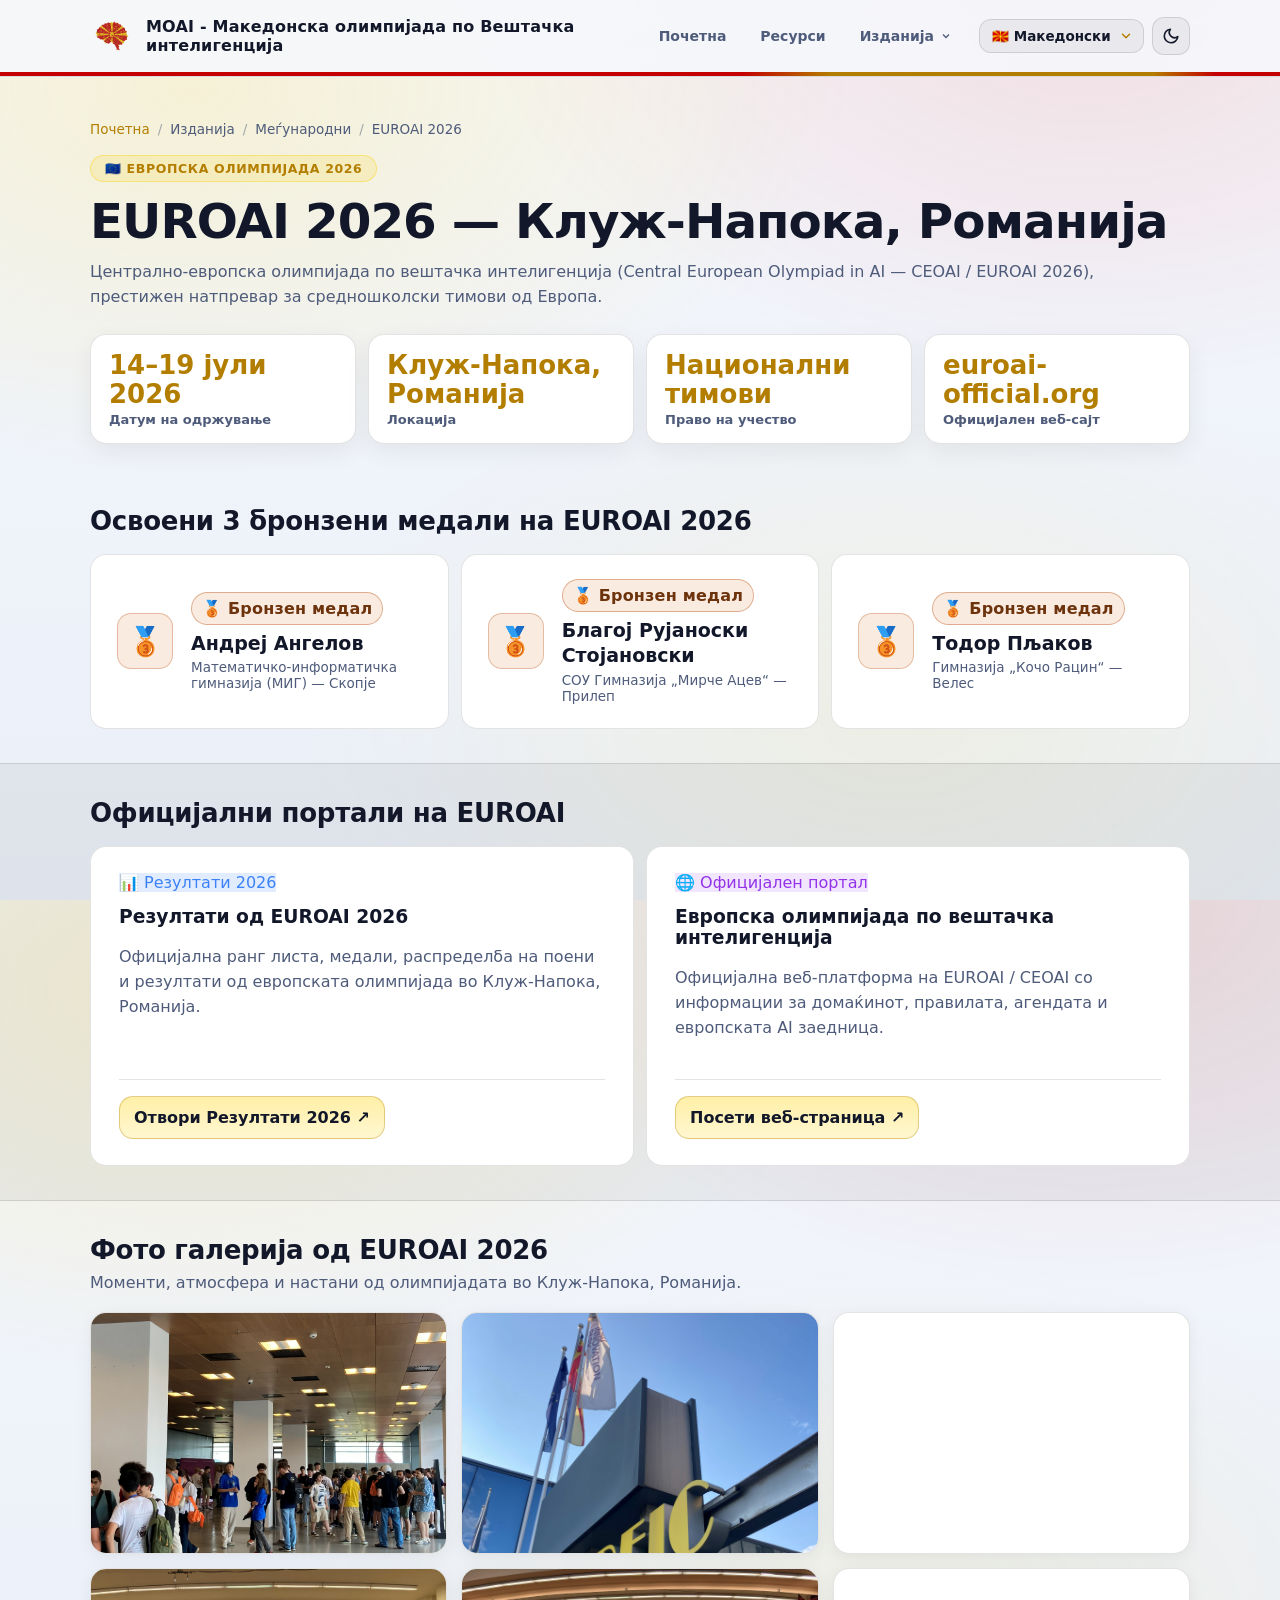
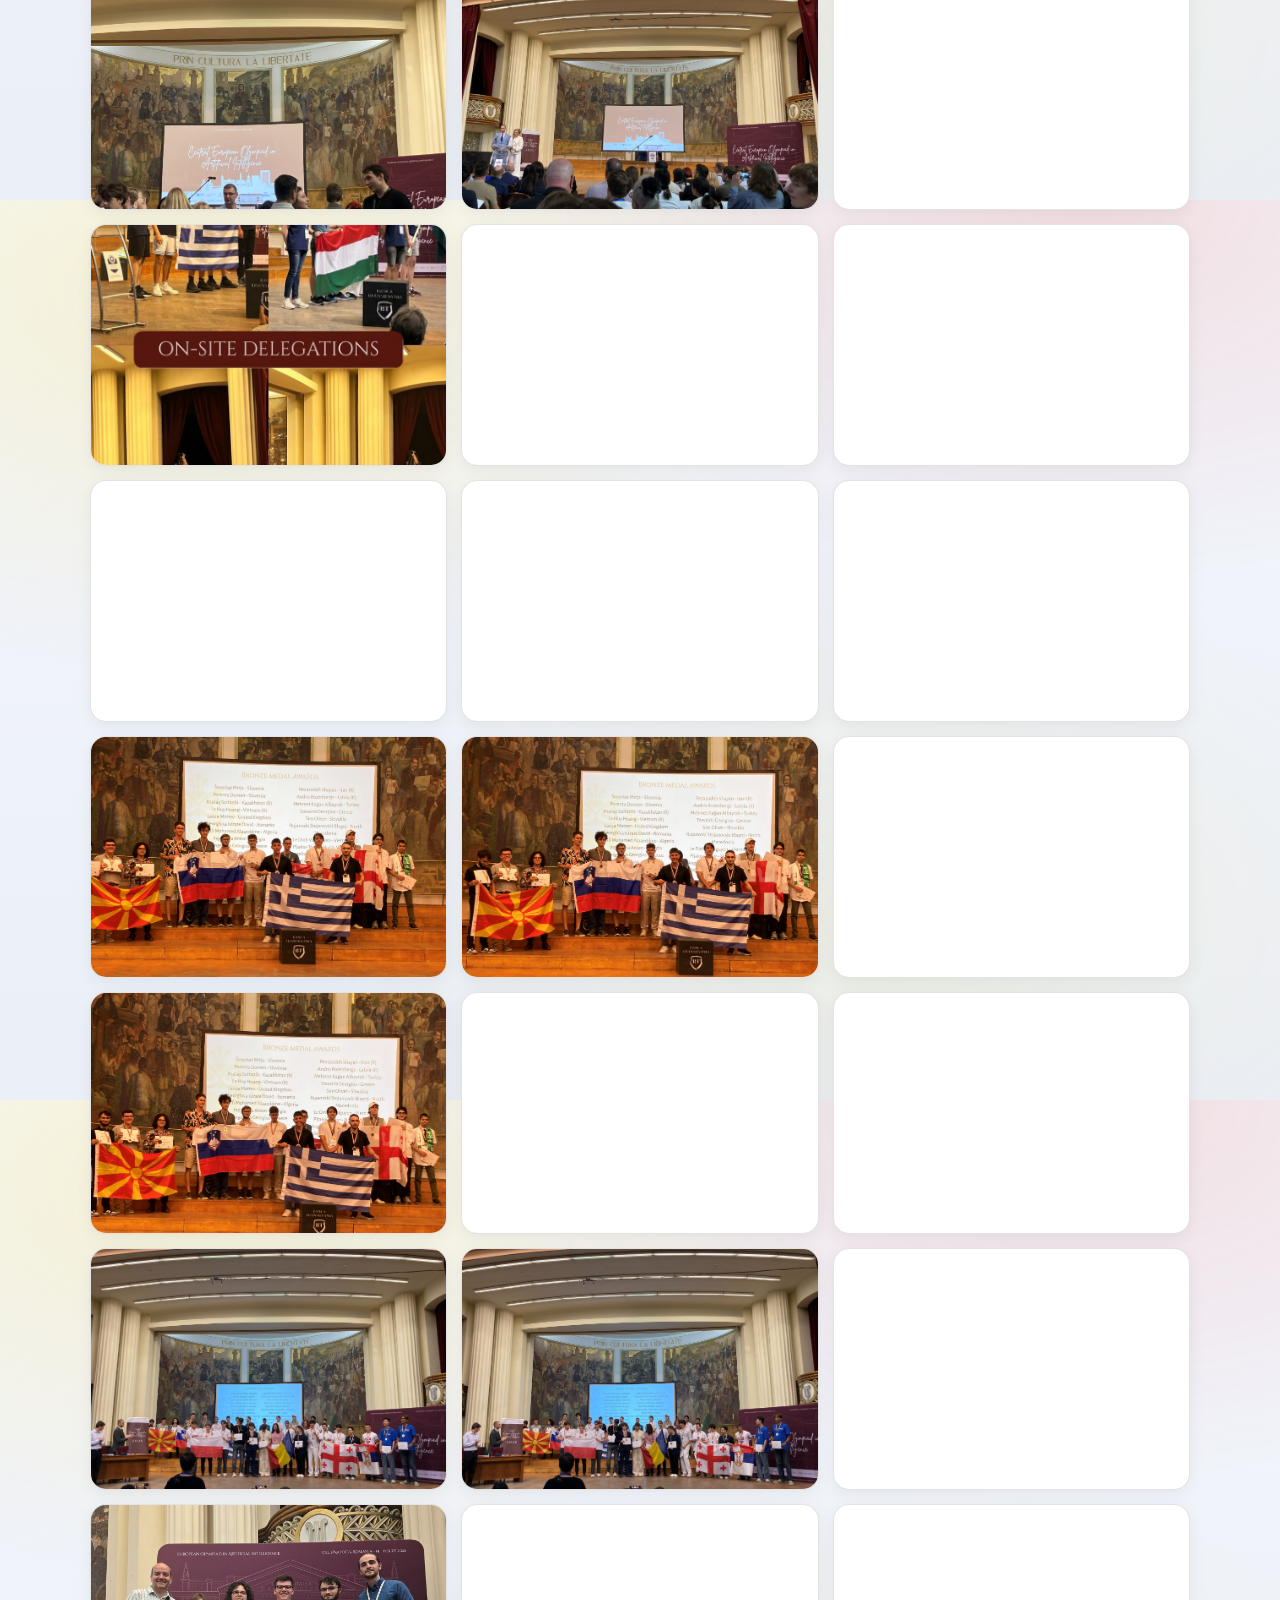
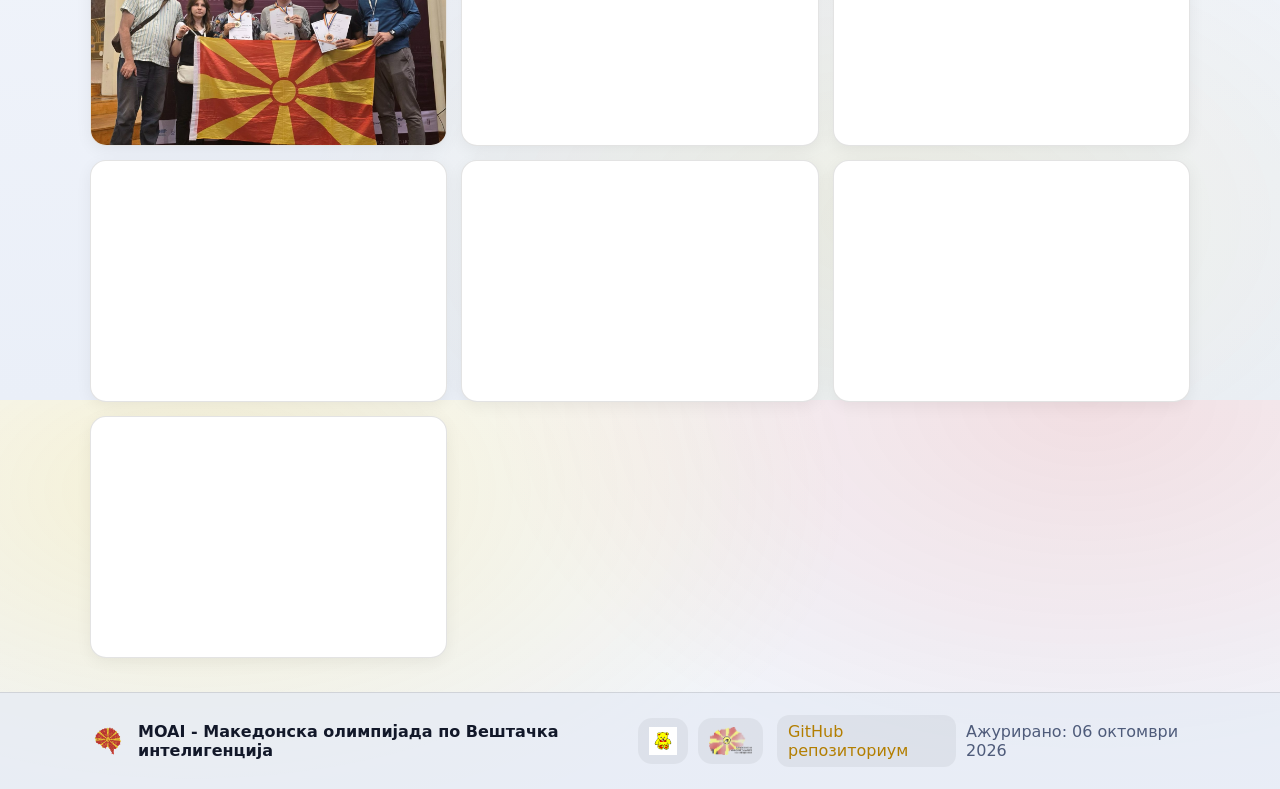
==== euroai2026.html @ a7bfe7dd "Add dynamic photo galleries, olympiad editions, achievements, resources and updated apply link" ====
<!doctype html>
<html lang="mk" data-theme="light">
<head>
  <meta charset="utf-8" />
  <meta name="viewport" content="width=device-width, initial-scale=1" />
  <meta name="theme-color" content="#d20000" />
  <title>EUROAI 2026 — Централно-европска олимпијада по вештачка интелигенција</title>
  <meta name="description" content="EUROAI 2026 — Централно-европска олимпијада по вештачка интелигенција во Клуж-Напока, Романија (14–19 јули 2026)." />

  <script>
    (function(){
      try {
        var t = localStorage.getItem('iaio_theme');
        if (t === 'dark') {
          document.documentElement.setAttribute('data-theme', 'dark');
        } else {
          document.documentElement.setAttribute('data-theme', 'light');
        }
      } catch(e){}
    })();
  </script>

  <link rel="icon" href="assets/img/logo.png" type="image/svg+xml" />
  <link rel="stylesheet" href="assets/css/styles.css" />
</head>
<body>
  <a class="skip" href="#main" data-i18n="skip_to_content">Прескокни до содржина</a>
  <header class="site-header" role="banner">
    <div class="container header-inner">
      <a href="index.html" class="brand" style="text-decoration: none;">
        <img class="brand-mark" src="assets/img/logo.png" alt="Macedonian Olympiad of Artificial Intelligence logo" width="44" height="44" />
        <div class="brand-text">
          <div class="brand-title" data-i18n="brand_title">MOAI - Македонска олимпијада по Вештачка интелигенција</div>
        </div>
      </a>

      <div class="header-right-group">
        <nav class="nav" aria-label="Primary">
          <a href="index.html" data-i18n="nav_home">Почетна</a>
          
          <a href="resources.html" data-i18n="nav_resources">Ресурси</a>

          <div class="nav-dropdown">
            <button class="nav-dropdown-btn" data-i18n-html="nav_editions">
              Изданија
              <svg class="dropdown-chevron" viewBox="0 0 24 24"><polyline points="6 9 12 15 18 9"></polyline></svg>
            </button>
            <div class="nav-dropdown-menu">
              <a href="moai2027.html" class="nav-dropdown-item">
                <span>MOAI 2027</span>
                <span class="nav-dropdown-badge">2027</span>
              </a>
              <a href="mkiaio.html" class="nav-dropdown-item">
                <span>MOAI 2026</span>
                <span class="nav-dropdown-badge">2026</span>
              </a>

              <div class="nav-dropdown-divider"></div>

              <div class="nav-dropdown-sub">
                <div class="nav-dropdown-sub-btn">
                  <span data-i18n="nav_international">Меѓународни</span>
                  <svg class="sub-chevron" viewBox="0 0 24 24"><polyline points="9 18 15 12 9 6"></polyline></svg>
                </div>
                <div class="nav-dropdown-sub-menu">
                  <a href="iaio2026.html" class="nav-dropdown-item">
                    <span>IAIO 2026</span>
                    <span class="nav-dropdown-badge badge-intl">Љубљана</span>
                  </a>
                  <a href="euroai2026.html" class="nav-dropdown-item active">
                    <span>EUROAI 2026</span>
                    <span class="nav-dropdown-badge badge-intl">Клуж</span>
                  </a>
                  <div class="nav-dropdown-divider"></div>
                  <a href="previous-editions.html" class="nav-dropdown-item">
                    <span data-i18n="nav_prev_editions">Претходни изданија</span>
                    <span class="nav-dropdown-badge badge-prev">Архива</span>
                  </a>
                </div>
              </div>
            </div>
          </div>
        </nav>

        <div class="header-controls">
          <div class="lang-selector-wrap">
            <select id="lang-select" class="lang-select" aria-label="Избор на јазик / Select language">
              <option value="mk" selected>🇲🇰 Македонски</option>
              <option value="en">🇬🇧 English</option>
            </select>
          </div>

          <button id="theme-toggle" class="theme-toggle-btn" aria-label="Промени тема" title="Промени тема / Toggle theme">
            <svg class="theme-toggle-icon icon-moon" viewBox="0 0 24 24">
              <path d="M21 12.79A9 9 0 1 1 11.21 3 7 7 0 0 0 21 12.79z"></path>
            </svg>
            <svg class="theme-toggle-icon icon-sun" viewBox="0 0 24 24">
              <circle cx="12" cy="12" r="5"></circle>
              <line x1="12" y1="1" x2="12" y2="3"></line>
              <line x1="12" y1="21" x2="12" y2="23"></line>
              <line x1="4.22" y1="4.22" x2="5.64" y2="5.64"></line>
              <line x1="18.36" y1="18.36" x2="19.78" y2="19.78"></line>
              <line x1="1" y1="12" x2="3" y2="12"></line>
              <line x1="21" y1="12" x2="23" y2="12"></line>
              <line x1="4.22" y1="19.78" x2="5.64" y2="18.36"></line>
              <line x1="18.36" y1="5.64" x2="19.78" y2="4.22"></line>
            </svg>
          </button>
        </div>
      </div>
    </div>
    <div class="flag-stripe" aria-hidden="true"></div>
  </header>

  <main id="main">
    <section class="edition-hero">
      <div class="container">
        <nav class="breadcrumbs" aria-label="Breadcrumb">
          <a href="index.html" data-i18n="breadcrumb_home">Почетна</a>
          <span class="breadcrumb-separator">/</span>
          <span data-i18n="breadcrumb_editions">Изданија</span>
          <span class="breadcrumb-separator">/</span>
          <span data-i18n="breadcrumb_intl">Меѓународни</span>
          <span class="breadcrumb-separator">/</span>
          <span class="muted">EUROAI 2026</span>
        </nav>

        <div class="edition-badge" data-i18n="edition_badge_text">🇪🇺 Европска олимпијада 2026</div>
        <h1 data-i18n="edition_hero_title">EUROAI 2026 — Клуж-Напока, Романија</h1>
        <p class="lead" data-i18n-html="edition_hero_lead">
          Централно-европска олимпијада по вештачка интелигенција (Central European Olympiad in AI — CEOAI / EUROAI 2026), престижен натпревар за средношколски тимови од Европа.
        </p>

        <div class="edition-stats-grid">
          <div class="stat-card">
            <div class="stat-number">14–19 јули 2026</div>
            <div class="stat-label" data-i18n="stat_date">Датум на одржување</div>
          </div>
          <div class="stat-card">
            <div class="stat-number">Клуж-Напока, Романија</div>
            <div class="stat-label" data-i18n="stat_location">Локација</div>
          </div>
          <div class="stat-card">
            <div class="stat-number">Национални тимови</div>
            <div class="stat-label" data-i18n="stat_participants">Право на учество</div>
          </div>
          <div class="stat-card">
            <div class="stat-number"><a href="https://euroai-official.org/" target="_blank" rel="noreferrer" style="color:var(--mk-gold);text-decoration:none;">euroai-official.org</a></div>
            <div class="stat-label" data-i18n="stat_website">Официјален веб-сајт</div>
          </div>
        </div>
      </div>
    </section>

    <!-- Achievements Section -->
    <section id="achievements" class="section" aria-label="Macedonian Team Achievements">
      <div class="container">
        <div class="section-head">
          <h2 data-i18n="achieve_title">Освоени 3 бронзени медали на EUROAI 2026</h2>
        </div>

        <div class="grid-3">
          <!-- Medalist 1 -->
          <div class="panel medalist-card">
            <div class="medalist-header">
              <div class="medalist-avatar">🥉</div>
              <div class="medalist-meta">
                <div><span class="award-badge award-bronze" data-i18n="achieve_bronze_badge">🥉 Бронзен медал</span></div>
                <h3 class="medalist-name" data-i18n="medalist_1_name">Андреј Ангелов</h3>
                <div class="medalist-school" data-i18n="medalist_1_school">Математичко-информатичка гимназија (МИГ) — Скопје</div>
              </div>
            </div>
          </div>

          <!-- Medalist 2 -->
          <div class="panel medalist-card">
            <div class="medalist-header">
              <div class="medalist-avatar">🥉</div>
              <div class="medalist-meta">
                <div><span class="award-badge award-bronze" data-i18n="achieve_bronze_badge">🥉 Бронзен медал</span></div>
                <h3 class="medalist-name" data-i18n="medalist_2_name">Благој Рујаноски Стојановски</h3>
                <div class="medalist-school" data-i18n="medalist_2_school">СОУ Гимназија „Мирче Ацев“ — Прилеп</div>
              </div>
            </div>
          </div>

          <!-- Medalist 3 -->
          <div class="panel medalist-card">
            <div class="medalist-header">
              <div class="medalist-avatar">🥉</div>
              <div class="medalist-meta">
                <div><span class="award-badge award-bronze" data-i18n="achieve_bronze_badge">🥉 Бронзен медал</span></div>
                <h3 class="medalist-name" data-i18n="medalist_3_name">Тодор Пљаков</h3>
                <div class="medalist-school" data-i18n="medalist_3_school">Гимназија „Кочо Рацин“ — Велес</div>
              </div>
            </div>
          </div>
        </div>
      </div>
    </section>

    <!-- Official Portals Section -->
    <section id="portals" class="section alt" aria-label="Official EUROAI Portals">
      <div class="container">
        <div class="section-head">
          <h2 data-i18n="portals_title">Официјални портали на EUROAI</h2>
        </div>

        <div class="grid-2">
          <!-- Results Card -->
          <div class="panel portal-card">
            <div>
              <div class="portal-card-header">
                <span class="badge badge-intl" data-i18n="portal_results_badge">📊 Резултати 2026</span>
              </div>
              <h3 class="panel-title" style="margin-top: 14px;" data-i18n="portal_results_title">Резултати од EUROAI 2026</h3>
              <p class="panel-text" data-i18n="portal_results_text">
                Официјална ранг листа, медали, распределба на поени и резултати од европската олимпијада во Клуж-Напока, Романија.
              </p>
            </div>
            <div class="portal-card-action">
              <a class="btn" href="https://euroai-official.org/2026/results/" target="_blank" rel="noreferrer" data-i18n="portal_results_btn">
                Отвори Резултати 2026 ↗
              </a>
            </div>
          </div>

          <!-- Official Portal Card -->
          <div class="panel portal-card">
            <div>
              <div class="portal-card-header">
                <span class="badge badge-prev" data-i18n="portal_main_badge">🌐 Официјален портал</span>
              </div>
              <h3 class="panel-title" style="margin-top: 14px;" data-i18n="portal_main_title">Европска олимпијада по вештачка интелигенција</h3>
              <p class="panel-text" data-i18n="portal_main_text">
                Официјална веб-платформа на EUROAI / CEOAI со информации за домаќинот, правилата, агендата и европската AI заедница.
              </p>
            </div>
            <div class="portal-card-action">
              <a class="btn" href="https://euroai-official.org/" target="_blank" rel="noreferrer" data-i18n="portal_main_btn">
                Посети веб-страница ↗
              </a>
            </div>
          </div>
        </div>
      </div>
    </section>

    <!-- Photo Gallery Section -->
    <section id="gallery" class="section" aria-label="EUROAI 2026 photo gallery">
      <div class="container">
        <div class="section-head">
          <h2 data-i18n="gallery_title">Фото галерија од EUROAI 2026</h2>
          <p class="muted" data-i18n="gallery_subtitle">Моменти, атмосфера и настани од олимпијадата во Клуж-Напока, Романија.</p>
        </div>

        <div id="gallery-grid" class="gallery-grid-full" aria-label="EUROAI 2026 complete photo gallery">
          <figure class="gallery-item" data-index="0">
            <img class="gallery-img" src="assets/img/editions/euroai%202026/IMG_0740.jpg" alt="EUROAI 2026 Клуж-Напока" loading="lazy" decoding="async" />
          </figure>
          <figure class="gallery-item" data-index="1">
            <img class="gallery-img" src="assets/img/editions/euroai%202026/IMG_0764(1).jpg" alt="EUROAI 2026 Клуж-Напока" loading="lazy" decoding="async" />
          </figure>
          <figure class="gallery-item" data-index="2">
            <img class="gallery-img" src="assets/img/editions/euroai%202026/IMG_0791.jpg" alt="EUROAI 2026 Клуж-Напока" loading="lazy" decoding="async" />
          </figure>
          <figure class="gallery-item" data-index="3">
            <img class="gallery-img" src="assets/img/editions/euroai%202026/IMG_0792.jpg" alt="EUROAI 2026 Клуж-Напока" loading="lazy" decoding="async" />
          </figure>
          <figure class="gallery-item" data-index="4">
            <img class="gallery-img" src="assets/img/editions/euroai%202026/IMG_0793.jpg" alt="EUROAI 2026 Клуж-Напока" loading="lazy" decoding="async" />
          </figure>
          <figure class="gallery-item" data-index="5">
            <img class="gallery-img" src="assets/img/editions/euroai%202026/IMG_0794.jpg" alt="EUROAI 2026 Клуж-Напока" loading="lazy" decoding="async" />
          </figure>
          <figure class="gallery-item" data-index="6">
            <img class="gallery-img" src="assets/img/editions/euroai%202026/IMG_0808.PNG" alt="EUROAI 2026 Клуж-Напока" loading="lazy" decoding="async" />
          </figure>
          <figure class="gallery-item" data-index="7">
            <img class="gallery-img" src="assets/img/editions/euroai%202026/IMG_0964.jpg" alt="EUROAI 2026 Клуж-Напока" loading="lazy" decoding="async" />
          </figure>
          <figure class="gallery-item" data-index="8">
            <img class="gallery-img" src="assets/img/editions/euroai%202026/IMG_0965.jpg" alt="EUROAI 2026 Клуж-Напока" loading="lazy" decoding="async" />
          </figure>
          <figure class="gallery-item" data-index="9">
            <img class="gallery-img" src="assets/img/editions/euroai%202026/IMG_0966.jpg" alt="EUROAI 2026 Клуж-Напока" loading="lazy" decoding="async" />
          </figure>
          <figure class="gallery-item" data-index="10">
            <img class="gallery-img" src="assets/img/editions/euroai%202026/IMG_0967.jpg" alt="EUROAI 2026 Клуж-Напока" loading="lazy" decoding="async" />
          </figure>
          <figure class="gallery-item" data-index="11">
            <img class="gallery-img" src="assets/img/editions/euroai%202026/IMG_0968.jpg" alt="EUROAI 2026 Клуж-Напока" loading="lazy" decoding="async" />
          </figure>
          <figure class="gallery-item" data-index="12">
            <img class="gallery-img" src="assets/img/editions/euroai%202026/IMG_0970.jpg" alt="EUROAI 2026 Клуж-Напока" loading="lazy" decoding="async" />
          </figure>
          <figure class="gallery-item" data-index="13">
            <img class="gallery-img" src="assets/img/editions/euroai%202026/IMG_0971.jpg" alt="EUROAI 2026 Клуж-Напока" loading="lazy" decoding="async" />
          </figure>
          <figure class="gallery-item" data-index="14">
            <img class="gallery-img" src="assets/img/editions/euroai%202026/IMG_0973.jpg" alt="EUROAI 2026 Клуж-Напока" loading="lazy" decoding="async" />
          </figure>
          <figure class="gallery-item" data-index="15">
            <img class="gallery-img" src="assets/img/editions/euroai%202026/IMG_0974.jpg" alt="EUROAI 2026 Клуж-Напока" loading="lazy" decoding="async" />
          </figure>
          <figure class="gallery-item" data-index="16">
            <img class="gallery-img" src="assets/img/editions/euroai%202026/IMG_0977.jpg" alt="EUROAI 2026 Клуж-Напока" loading="lazy" decoding="async" />
          </figure>
          <figure class="gallery-item" data-index="17">
            <img class="gallery-img" src="assets/img/editions/euroai%202026/IMG_0978.jpg" alt="EUROAI 2026 Клуж-Напока" loading="lazy" decoding="async" />
          </figure>
          <figure class="gallery-item" data-index="18">
            <img class="gallery-img" src="assets/img/editions/euroai%202026/IMG_0979.jpg" alt="EUROAI 2026 Клуж-Напока" loading="lazy" decoding="async" />
          </figure>
          <figure class="gallery-item" data-index="19">
            <img class="gallery-img" src="assets/img/editions/euroai%202026/IMG_0980.jpg" alt="EUROAI 2026 Клуж-Напока" loading="lazy" decoding="async" />
          </figure>
          <figure class="gallery-item" data-index="20">
            <img class="gallery-img" src="assets/img/editions/euroai%202026/IMG_0983.jpg" alt="EUROAI 2026 Клуж-Напока" loading="lazy" decoding="async" />
          </figure>
          <figure class="gallery-item" data-index="21">
            <img class="gallery-img" src="assets/img/editions/euroai%202026/IMG_0987.jpg" alt="EUROAI 2026 Клуж-Напока" loading="lazy" decoding="async" />
          </figure>
          <figure class="gallery-item" data-index="22">
            <img class="gallery-img" src="assets/img/editions/euroai%202026/IMG_0988.jpg" alt="EUROAI 2026 Клуж-Напока" loading="lazy" decoding="async" />
          </figure>
          <figure class="gallery-item" data-index="23">
            <img class="gallery-img" src="assets/img/editions/euroai%202026/IMG_0989.jpg" alt="EUROAI 2026 Клуж-Напока" loading="lazy" decoding="async" />
          </figure>
          <figure class="gallery-item" data-index="24">
            <img class="gallery-img" src="assets/img/editions/euroai%202026/IMG_0990.jpg" alt="EUROAI 2026 Клуж-Напока" loading="lazy" decoding="async" />
          </figure>
          <figure class="gallery-item" data-index="25">
            <img class="gallery-img" src="assets/img/editions/euroai%202026/IMG_0991.jpg" alt="EUROAI 2026 Клуж-Напока" loading="lazy" decoding="async" />
          </figure>
          <figure class="gallery-item" data-index="26">
            <img class="gallery-img" src="assets/img/editions/euroai%202026/IMG_0992.jpg" alt="EUROAI 2026 Клуж-Напока" loading="lazy" decoding="async" />
          </figure>
          <figure class="gallery-item" data-index="27">
            <img class="gallery-img" src="assets/img/editions/euroai%202026/IMG_3689.JPG" alt="EUROAI 2026 Клуж-Напока" loading="lazy" decoding="async" />
          </figure>
        </div>
      </div>
    </section>
  </main>

  <!-- Lightbox Modal -->
  <div id="lightbox-modal" class="lightbox-modal" role="dialog" aria-modal="true" aria-label="Преглед на слика">
    <button id="lightbox-close" class="lightbox-close" aria-label="Затвори">&times;</button>
    <button id="lightbox-prev" class="lightbox-nav-btn lightbox-prev" aria-label="Претходна слика">
      <svg viewBox="0 0 24 24"><polyline points="15 18 9 12 15 6"></polyline></svg>
    </button>
    <button id="lightbox-next" class="lightbox-nav-btn lightbox-next" aria-label="Следна слика">
      <svg viewBox="0 0 24 24"><polyline points="9 18 15 12 9 6"></polyline></svg>
    </button>
    <div class="lightbox-content">
      <img id="lightbox-img" class="lightbox-img" src="" alt="" />
      <div id="lightbox-counter" class="lightbox-counter"></div>
    </div>
  </div>

  <footer class="footer">
    <div class="container footer-inner">
      <div class="footer-left">
        <img class="footer-mark" src="assets/img/logo.png" alt="" width="36" height="36" />
        <div>
          <div class="footer-title" data-i18n="brand_title">MOAI - Македонска олимпијада по Вештачка интелигенција</div>
        </div>
      </div>
      <div class="footer-logos" aria-label="Partners">
        <a class="footer-logo" href="https://mendo.mk/Welcome.do" target="_blank" rel="noreferrer">
          <img src="assets/img/mendo.png" alt="MENDO" loading="lazy" decoding="async" />
        </a>
        <a class="footer-logo" href="https://cs.org.mk/" target="_blank" rel="noreferrer">
          <img src="assets/img/zim.png" alt="ZIM" loading="lazy" decoding="async" />
        </a>
      </div>
      <div class="footer-right">
        <a class="footer-link" href="https://github.com/dimitarmileski/MIG-AI-O" target="_blank" rel="noreferrer" data-i18n="footer_github">GitHub репозиториум</a>
        <span class="muted" data-i18n="footer_updated">Ажурирано: 06 октомври 2026</span>
      </div>
    </div>
  </footer>

  <button id="back-to-top" class="back-to-top" aria-label="Врати се на врв" title="Врати се на врв">
    <svg viewBox="0 0 24 24" width="20" height="20" fill="none" stroke="currentColor" stroke-width="2.5" stroke-linecap="round" stroke-linejoin="round" aria-hidden="true">
      <polyline points="18 15 12 9 6 15"></polyline>
    </svg>
  </button>

  <script>
    (() => {
      const translations = {
        mk: {
          page_title: "EUROAI 2026 — Централно-европска олимпијада по вештачка интелигенција",
          page_desc: "EUROAI 2026 — Централно-европска олимпијада по вештачка интелигенција во Клуж-Напока, Романија (14–19 јули 2026).",
          skip_to_content: "Прескокни до содржина",
          brand_title: "MOAI - Македонска олимпијада по Вештачка интелигенција",
          nav_home: "Почетна",
          nav_editions: "Изданија <svg class=\"dropdown-chevron\" viewBox=\"0 0 24 24\"><polyline points=\"6 9 12 15 18 9\"></polyline></svg>",
          nav_international: "Меѓународни",
          nav_prev_editions: "Претходни изданија",
          nav_resources: "Ресурси",
          breadcrumb_home: "Почетна",
          breadcrumb_editions: "Изданија",
          breadcrumb_intl: "Меѓународни",
          edition_badge_text: "🇪🇺 Европска олимпијада 2026",
          edition_hero_title: "EUROAI 2026 — Клуж-Напока, Романија",
          edition_hero_lead: "Централно-европска олимпијада по вештачка интелигенција (Central European Olympiad in AI — CEOAI / EUROAI 2026), престижен натпревар за средношколски тимови од Европа.",
          stat_date: "Датум на одржување",
          stat_location: "Локација",
          stat_participants: "Право на учество",
          stat_website: "Официјален веб-сајт",
          achieve_title: "Освоени 3 бронзени медали на EUROAI 2026",
          achieve_bronze_badge: "🥉 Бронзен медал",
          medalist_1_name: "Андреј Ангелов",
          medalist_1_school: "Математичко-информатичка гимназија (МИГ) — Скопје",
          medalist_2_name: "Благој Рујаноски Стојановски",
          medalist_2_school: "СОУ Гимназија „Мирче Ацев“ — Прилеп",
          medalist_3_name: "Тодор Пљаков",
          medalist_3_school: "Гимназија „Кочо Рацин“ — Велес",
          portals_title: "Официјални портали на EUROAI",
          portal_results_badge: "📊 Резултати 2026",
          portal_results_title: "Резултати од EUROAI 2026",
          portal_results_text: "Официјална ранг листа, медали, распределба на поени и резултати од европската олимпијада во Клуж-Напока, Романија.",
          portal_results_btn: "Отвори Резултати 2026 ↗",
          portal_main_badge: "🌐 Официјален портал",
          portal_main_title: "Европска олимпијада по вештачка интелигенција",
          portal_main_text: "Официјална веб-платформа на EUROAI / CEOAI со информации за домаќинот, правилата, агендата и европската AI заедница.",
          portal_main_btn: "Посети веб-страница ↗",
          gallery_title: "Фото галерија од EUROAI 2026",
          gallery_subtitle: "Моменти, атмосфера и настани од олимпијадата во Клуж-Напока, Романија.",
          gallery_counter_prefix: "Слика",
          lightbox_close_label: "Затвори",
          lightbox_prev_label: "Претходна слика",
          lightbox_next_label: "Следна слика",
          footer_github: "GitHub репозиториум",
          footer_updated: "Ажурирано: 06 октомври 2026",
          back_to_top: "Врати се на врв"
        },
        en: {
          page_title: "EUROAI 2026 — Central European Olympiad in Artificial Intelligence",
          page_desc: "EUROAI 2026 — Central European Olympiad in Artificial Intelligence in Cluj-Napoca, Romania (14–19 July 2026).",
          skip_to_content: "Skip to content",
          brand_title: "MOAI - Macedonian Olympiad of Artificial Intelligence",
          nav_home: "Home",
          nav_editions: "Editions <svg class=\"dropdown-chevron\" viewBox=\"0 0 24 24\"><polyline points=\"6 9 12 15 18 9\"></polyline></svg>",
          nav_international: "International",
          nav_prev_editions: "Previous Editions",
          nav_resources: "Resources",
          breadcrumb_home: "Home",
          breadcrumb_editions: "Editions",
          breadcrumb_intl: "International",
          edition_badge_text: "🇪🇺 European Olympiad 2026",
          edition_hero_title: "EUROAI 2026 — Cluj-Napoca, Romania",
          edition_hero_lead: "Central European Olympiad in Artificial Intelligence (CEOAI / EUROAI 2026) — prestigious tournament for national student teams from Europe.",
          stat_date: "Competition Dates",
          stat_location: "Location",
          stat_participants: "Eligibility",
          stat_website: "Official Website",
          achieve_title: "3 Bronze Medals Won at EUROAI 2026",
          achieve_bronze_badge: "🥉 Bronze Medal",
          medalist_1_name: "Andrej Angelov",
          medalist_1_school: "High School of Mathematics and Informatics (MIG) — Skopje",
          medalist_2_name: "Blagoj Rujanoski Stojanovski",
          medalist_2_school: "High School \"Mirche Acev\" — Prilep",
          medalist_3_name: "Todor Pljakov",
          medalist_3_school: "High School \"Kocho Racin\" — Veles",
          portals_title: "Official EUROAI Portals",
          portal_results_badge: "📊 Results 2026",
          portal_results_title: "EUROAI 2026 Results",
          portal_results_text: "Official ranking table, medal distributions, score breakdowns, and competition results from the European AI Olympiad 2026 in Cluj-Napoca.",
          portal_results_btn: "Open Results 2026 ↗",
          portal_main_badge: "🌐 Official Portal",
          portal_main_title: "European Olympiad in Artificial Intelligence",
          portal_main_text: "Official web platform of EUROAI / CEOAI with information regarding hosts, competition rules, schedule, and the European AI community.",
          portal_main_btn: "Visit Website ↗",
          gallery_title: "EUROAI 2026 Photo Gallery",
          gallery_subtitle: "Moments, atmosphere, and events from the olympiad in Cluj-Napoca, Romania.",
          gallery_counter_prefix: "Photo",
          lightbox_close_label: "Close",
          lightbox_prev_label: "Previous image",
          lightbox_next_label: "Next image",
          footer_github: "GitHub repo",
          footer_updated: "Updated: 06 October 2026",
          back_to_top: "Back to top"
        }
      };

      // DOM Elements
      const langSelect = document.getElementById('lang-select');
      const backToTopBtn = document.getElementById('back-to-top');
      const themeToggle = document.getElementById('theme-toggle');
      const lightboxModal = document.getElementById('lightbox-modal');
      const lightboxImg = document.getElementById('lightbox-img');
      const lightboxClose = document.getElementById('lightbox-close');
      const lightboxPrev = document.getElementById('lightbox-prev');
      const lightboxNext = document.getElementById('lightbox-next');
      const lightboxCounter = document.getElementById('lightbox-counter');
      const allGalleryItems = Array.from(document.querySelectorAll('#gallery-grid .gallery-item'));

      let currentLang = 'mk';
      let currentPhotoIndex = 0;

      function updateLightboxCounter() {
        if (!lightboxCounter || allGalleryItems.length === 0) return;
        const dict = translations[currentLang] || translations.mk;
        const prefix = dict.gallery_counter_prefix || 'Слика';
        const ofWord = currentLang === 'en' ? 'of' : 'од';
        lightboxCounter.textContent = `${prefix} ${currentPhotoIndex + 1} ${ofWord} ${allGalleryItems.length}`;
      }

      function showPhoto(index) {
        if (allGalleryItems.length === 0 || !lightboxModal || !lightboxImg) return;
        currentPhotoIndex = (index + allGalleryItems.length) % allGalleryItems.length;
        const item = allGalleryItems[currentPhotoIndex];
        const img = item.querySelector('img');
        if (!img) return;

        lightboxImg.src = img.src;
        lightboxImg.alt = img.alt || '';
        updateLightboxCounter();
        lightboxModal.classList.add('active');
        document.body.style.overflow = 'hidden';
      }

      function closeLightbox() {
        if (lightboxModal) {
          lightboxModal.classList.remove('active');
          document.body.style.overflow = '';
        }
      }

      function setLanguage(lang) {
        currentLang = lang;
        const dict = translations[lang] || translations.mk;
        document.documentElement.lang = lang;

        if (dict.page_title) document.title = dict.page_title;
        const metaDesc = document.querySelector('meta[name="description"]');
        if (metaDesc && dict.page_desc) metaDesc.setAttribute('content', dict.page_desc);

        if (backToTopBtn && dict.back_to_top) {
          backToTopBtn.setAttribute('title', dict.back_to_top);
          backToTopBtn.setAttribute('aria-label', dict.back_to_top);
        }

        const lbClose = document.getElementById('lightbox-close');
        if (lbClose && dict.lightbox_close_label) lbClose.setAttribute('aria-label', dict.lightbox_close_label);
        const lbPrev = document.getElementById('lightbox-prev');
        if (lbPrev && dict.lightbox_prev_label) lbPrev.setAttribute('aria-label', dict.lightbox_prev_label);
        const lbNext = document.getElementById('lightbox-next');
        if (lbNext && dict.lightbox_next_label) lbNext.setAttribute('aria-label', dict.lightbox_next_label);

        document.querySelectorAll('[data-i18n]').forEach((el) => {
          const key = el.getAttribute('data-i18n');
          if (dict[key] !== undefined) el.textContent = dict[key];
        });

        document.querySelectorAll('[data-i18n-html]').forEach((el) => {
          const key = el.getAttribute('data-i18n-html');
          if (dict[key] !== undefined) el.innerHTML = dict[key];
        });

        updateLightboxCounter();

        if (langSelect && langSelect.value !== lang) {
          langSelect.value = lang;
        }

        try {
          localStorage.setItem('iaio_preferred_lang', lang);
        } catch(e){}
      }

      let initialLang = 'mk';
      try {
        const urlParams = new URLSearchParams(window.location.search);
        const langParam = urlParams.get('lang');
        const storedLang = localStorage.getItem('iaio_preferred_lang');
        if (langParam && (langParam === 'mk' || langParam === 'en')) {
          initialLang = langParam;
        } else if (storedLang && (storedLang === 'mk' || storedLang === 'en')) {
          initialLang = storedLang;
        }
      } catch(e){}

      if (langSelect) {
        langSelect.addEventListener('change', (e) => {
          setLanguage(e.target.value);
        });
      }

      setLanguage(initialLang);

      function setTheme(theme) {
        document.documentElement.setAttribute('data-theme', theme);
        try {
          localStorage.setItem('iaio_theme', theme);
        } catch(e){}
      }

      let initialTheme = 'light';
      try {
        const storedTheme = localStorage.getItem('iaio_theme');
        if (storedTheme === 'dark' || storedTheme === 'light') {
          initialTheme = storedTheme;
        }
      } catch(e){}

      setTheme(initialTheme);

      if (themeToggle) {
        themeToggle.addEventListener('click', () => {
          const currentTheme = document.documentElement.getAttribute('data-theme') || 'light';
          const newTheme = currentTheme === 'dark' ? 'light' : 'dark';
          setTheme(newTheme);
        });
      }

      // Back to top button
      if (backToTopBtn) {
        window.addEventListener('scroll', () => {
          if (window.scrollY > 300) {
            backToTopBtn.classList.add('is-visible');
          } else {
            backToTopBtn.classList.remove('is-visible');
          }
        }, { passive: true });

        backToTopBtn.addEventListener('click', () => {
          window.scrollTo({ top: 0, behavior: 'smooth' });
        });
      }

      // Gallery Items Click Listeners
      allGalleryItems.forEach((item, index) => {
        item.addEventListener('click', () => {
          showPhoto(index);
        });
      });

      // Gallery Lightbox Controls
      if (lightboxClose) lightboxClose.addEventListener('click', closeLightbox);
      if (lightboxPrev) {
        lightboxPrev.addEventListener('click', (e) => {
          e.stopPropagation();
          showPhoto(currentPhotoIndex - 1);
        });
      }
      if (lightboxNext) {
        lightboxNext.addEventListener('click', (e) => {
          e.stopPropagation();
          showPhoto(currentPhotoIndex + 1);
        });
      }

      if (lightboxModal) {
        lightboxModal.addEventListener('click', (e) => {
          if (e.target === lightboxModal) closeLightbox();
        });
      }

      document.addEventListener('keydown', (e) => {
        if (!lightboxModal || !lightboxModal.classList.contains('active')) return;
        if (e.key === 'Escape') {
          closeLightbox();
        } else if (e.key === 'ArrowLeft') {
          showPhoto(currentPhotoIndex - 1);
        } else if (e.key === 'ArrowRight') {
          showPhoto(currentPhotoIndex + 1);
        }
      });
    })();
  </script>
</body>
</html>
---- assets/css/styles.css ----
:root{
  --bg: #f5f7fc;
  --bg2: #eaeff8;
  --surface: rgba(0, 0, 0, .05);
  --surface2: rgba(0, 0, 0, .08);
  --surface-card: #ffffff;
  --text: #121829;
  --muted: #4e5b7a;
  --mk-red: #c40000;
  --mk-gold: #b37e00;
  --border: rgba(0, 0, 0, .11);
  --focus: rgba(196, 0, 0, .45);
  --radius: 16px;
  --shadow: 0 14px 40px rgba(18, 24, 41, .09);
  --header-bg: rgba(245, 247, 252, .88);
  --card-bg: linear-gradient(180deg, #ffffff, #f7f9fc);
  --panel-bg: linear-gradient(180deg, rgba(210,0,0,.06), rgba(255,255,255,0.92));
  --dropdown-bg: rgba(255, 255, 255, 0.98);
  --table-head-bg: rgba(255, 210, 0, .18);
  --table-border: rgba(0, 0, 0, .08);
  --footer-bg: rgba(230, 235, 245, .7);
  --bg-gradient:
    radial-gradient(1200px 700px at 15% 10%, rgba(255,210,0,.15), transparent 55%),
    radial-gradient(1100px 700px at 85% 0%, rgba(210,0,0,.10), transparent 55%),
    radial-gradient(1000px 600px at 70% 80%, rgba(255,210,0,.08), transparent 60%),
    linear-gradient(180deg, var(--bg), var(--bg2));
  --hero-visual-bg:
    radial-gradient(220px 220px at 45% 25%, rgba(255,210,0,.25), transparent 70%),
    radial-gradient(280px 240px at 80% 70%, rgba(210,0,0,.14), transparent 72%),
    linear-gradient(180deg, #ffffff, #edf2fa);
  --select-bg: rgba(0, 0, 0, .05);
  --select-option-bg: #ffffff;
  --select-option-color: #121829;
  --select-arrow: url("data:image/svg+xml,%3Csvg xmlns='http://www.w3.org/2000/svg' width='16' height='16' viewBox='0 0 24 24' fill='none' stroke='%23b37e00' stroke-width='2.5' stroke-linecap='round' stroke-linejoin='round'%3E%3Cpolyline points='6 9 12 15 18 9'%3E%3C/polyline%3E%3C/svg%3E");
}

/* Dark Theme */
[data-theme="dark"] {
  --bg: #090a0f;
  --bg2: #0d0f18;
  --surface: rgba(255,255,255,.06);
  --surface2: rgba(255,255,255,.10);
  --surface-card: rgba(255,255,255,.03);
  --text: rgba(255,255,255,.92);
  --muted: rgba(255,255,255,.68);
  --mk-red: #d20000;
  --mk-gold: #ffd200;
  --border: rgba(255,255,255,.12);
  --focus: rgba(255, 210, 0, .55);
  --shadow: 0 18px 60px rgba(0,0,0,.55);
  --header-bg: rgba(9, 10, 15, .75);
  --card-bg: linear-gradient(180deg, rgba(255,255,255,.06), rgba(255,255,255,.03));
  --panel-bg: linear-gradient(180deg, rgba(210,0,0,.10), rgba(255,255,255,.02));
  --dropdown-bg: rgba(13, 15, 24, 0.96);
  --table-head-bg: rgba(255, 210, 0, .10);
  --table-border: rgba(255, 255, 255, .08);
  --footer-bg: rgba(0, 0, 0, .25);
  --bg-gradient:
    radial-gradient(1200px 700px at 15% 10%, rgba(255,210,0,.18), transparent 55%),
    radial-gradient(1100px 700px at 85% 0%, rgba(210,0,0,.16), transparent 55%),
    radial-gradient(1000px 600px at 70% 80%, rgba(255,210,0,.10), transparent 60%),
    linear-gradient(180deg, var(--bg), var(--bg2));
  --hero-visual-bg:
    radial-gradient(220px 220px at 45% 25%, rgba(255,210,0,.20), transparent 70%),
    radial-gradient(280px 240px at 80% 70%, rgba(210,0,0,.18), transparent 72%),
    linear-gradient(180deg, rgba(255,255,255,.04), rgba(255,255,255,.02));
  --select-bg: rgba(255, 255, 255, .06);
  --select-option-bg: #0d0f18;
  --select-option-color: #ffffff;
  --select-arrow: url("data:image/svg+xml,%3Csvg xmlns='http://www.w3.org/2000/svg' width='16' height='16' viewBox='0 0 24 24' fill='none' stroke='%23ffd200' stroke-width='2.5' stroke-linecap='round' stroke-linejoin='round'%3E%3Cpolyline points='6 9 12 15 18 9'%3E%3C/polyline%3E%3C/svg%3E");
}

*{ box-sizing:border-box; }
html,body{ height:100%; }
body{
  margin:0;
  font-family: ui-sans-serif, system-ui, -apple-system, Segoe UI, Roboto, Arial, "Noto Sans", "Liberation Sans", sans-serif;
  color: var(--text);
  background: var(--bg-gradient);
  transition: background 0.3s ease, color 0.3s ease;
}

a{ color: inherit; }
a:focus-visible, button:focus-visible{ outline: 3px solid var(--focus); outline-offset: 3px; border-radius: 10px; }

.skip{
  position:absolute;
  left:-9999px;
  top:auto;
  width:1px;
  height:1px;
  overflow:hidden;
}
.skip:focus{
  left: 16px;
  top: 16px;
  width:auto;
  height:auto;
  padding: 10px 12px;
  background: var(--header-bg);
  border: 1px solid var(--border);
  border-radius: 12px;
  z-index: 1000;
}

.container{
  width: min(1100px, calc(100% - 40px));
  margin: 0 auto;
}

.site-header{
  position: sticky;
  top: 0;
  z-index: 50;
  backdrop-filter: blur(12px);
  -webkit-backdrop-filter: blur(12px);
  background: var(--header-bg);
  border-bottom: 1px solid var(--border);
  transition: background 0.3s ease, border-color 0.3s ease;
}

.header-inner{
  display:flex;
  align-items:center;
  justify-content: space-between;
  padding: 14px 0;
  gap: 16px;
}

.brand{ display:flex; align-items:center; gap: 12px; min-width: 220px; }
.brand-mark{ width:44px; height:44px; object-fit: contain; flex-shrink: 0; }
.brand-title{ font-weight: 800; letter-spacing: .2px; }
.brand-subtitle{ color: var(--muted); font-size: 13px; }

.header-right-group{
  display: flex;
  align-items: center;
  gap: 14px;
}

.header-controls{
  display: flex;
  align-items: center;
  gap: 8px;
}

.lang-selector-wrap{
  position: relative;
  display: inline-flex;
  align-items: center;
}

.lang-select{
  appearance: none;
  -webkit-appearance: none;
  -moz-appearance: none;
  background-color: var(--select-bg);
  background-image: var(--select-arrow);
  background-repeat: no-repeat;
  background-position: right 10px center;
  background-size: 14px;
  color: var(--text);
  border: 1px solid var(--border);
  border-radius: 12px;
  padding: 8px 32px 8px 12px;
  font-size: 13.5px;
  font-weight: 700;
  cursor: pointer;
  outline: none;
  transition: all 0.2s ease;
  font-family: inherit;
}

.lang-select:hover{
  background-color: var(--surface2);
  border-color: var(--mk-gold);
  box-shadow: 0 0 16px rgba(255, 210, 0, .20);
}

.lang-select:focus-visible{
  outline: 3px solid var(--focus);
  outline-offset: 2px;
}

.lang-select option{
  background-color: var(--select-option-bg);
  color: var(--select-option-color);
  padding: 8px 12px;
}

/* Theme Toggle Button */
.theme-toggle-btn{
  appearance: none;
  background: var(--surface);
  border: 1px solid var(--border);
  color: var(--text);
  width: 38px;
  height: 38px;
  border-radius: 12px;
  cursor: pointer;
  display: inline-flex;
  align-items: center;
  justify-content: center;
  padding: 0;
  transition: all 0.2s ease;
  position: relative;
}

.theme-toggle-btn:hover{
  background: var(--surface2);
  border-color: var(--mk-gold);
  box-shadow: 0 0 14px rgba(255, 210, 0, 0.2);
  transform: translateY(-1px);
}

.theme-toggle-btn:focus-visible{
  outline: 3px solid var(--focus);
  outline-offset: 2px;
}

.theme-toggle-icon{
  width: 18px;
  height: 18px;
  stroke: currentColor;
  stroke-width: 2.2;
  fill: none;
  stroke-linecap: round;
  stroke-linejoin: round;
  transition: transform 0.3s ease, opacity 0.2s ease;
}

.icon-sun{ display: none; }
.icon-moon{ display: block; color: var(--text); }

[data-theme="dark"] .icon-sun{ display: block; color: var(--mk-gold); }
[data-theme="dark"] .icon-moon{ display: none; }

.nav{ display:flex; align-items: center; gap: 8px; }
.nav a{
  text-decoration: none;
  color: var(--muted);
  padding: 8px 12px;
  border-radius: 12px;
  border: 1px solid transparent;
  font-weight: 600;
  font-size: 14px;
  transition: all 0.2s ease;
}
.nav a:hover, .nav a.active{ color: var(--text); border-color: var(--border); background: var(--surface); }

/* Navigation dropdown styles */
.nav-dropdown {
  position: relative;
  display: inline-flex;
  align-items: center;
}

.nav-dropdown-btn {
  background: transparent;
  border: 1px solid transparent;
  color: var(--muted);
  font-family: inherit;
  font-size: 14px;
  font-weight: 600;
  padding: 8px 12px;
  border-radius: 12px;
  cursor: pointer;
  display: inline-flex;
  align-items: center;
  gap: 6px;
  transition: all 0.2s ease;
}

.nav-dropdown-btn:hover,
.nav-dropdown:hover .nav-dropdown-btn,
.nav-dropdown:focus-within .nav-dropdown-btn {
  color: var(--text);
  border-color: var(--border);
  background: var(--surface);
}

.dropdown-chevron {
  width: 12px;
  height: 12px;
  stroke: currentColor;
  stroke-width: 2.5;
  fill: none;
  transition: transform 0.2s ease;
}

.nav-dropdown:hover .dropdown-chevron,
.nav-dropdown:focus-within .dropdown-chevron {
  transform: rotate(180deg);
}

.nav-dropdown-menu {
  position: absolute;
  top: 100%;
  right: 0;
  left: auto;
  margin-top: 6px;
  min-width: 190px;
  background: var(--dropdown-bg);
  backdrop-filter: blur(16px);
  -webkit-backdrop-filter: blur(16px);
  border: 1px solid var(--border);
  border-radius: 14px;
  padding: 6px;
  box-shadow: 0 16px 40px rgba(0, 0, 0, 0.25);
  opacity: 0;
  visibility: hidden;
  transform: translateY(6px);
  transition: all 0.2s ease;
  z-index: 100;
}

.nav-dropdown:hover .nav-dropdown-menu,
.nav-dropdown:focus-within .nav-dropdown-menu,
.nav-dropdown-menu.open {
  opacity: 1;
  visibility: visible;
  transform: translateY(0);
}

.nav-dropdown-item {
  display: flex !important;
  align-items: center;
  justify-content: space-between;
  padding: 9px 12px !important;
  color: var(--text) !important;
  text-decoration: none;
  font-size: 13.5px !important;
  font-weight: 700 !important;
  border-radius: 10px !important;
  transition: all 0.15s ease;
  border: 1px solid transparent !important;
}

.nav-dropdown-item:hover {
  background: rgba(255, 210, 0, 0.14) !important;
  border-color: rgba(255, 210, 0, 0.25) !important;
  color: var(--mk-gold) !important;
}

.nav-dropdown-badge {
  font-size: 11px;
  padding: 2px 7px;
  background: rgba(210, 0, 0, 0.15);
  border: 1px solid rgba(210, 0, 0, 0.35);
  color: var(--mk-red);
  border-radius: 6px;
  font-weight: 800;
}

.badge-intl {
  background: rgba(59, 130, 246, 0.15) !important;
  border-color: rgba(59, 130, 246, 0.35) !important;
  color: #3b82f6 !important;
}

[data-theme="dark"] .badge-intl {
  color: #60a5fa !important;
}

.badge-prev {
  background: rgba(168, 85, 247, 0.15) !important;
  border-color: rgba(168, 85, 247, 0.35) !important;
  color: #9333ea !important;
}

[data-theme="dark"] .badge-prev {
  color: #c084fc !important;
}

.nav-dropdown-divider {
  height: 1px;
  background: var(--border);
  margin: 5px 0;
}

.nav-dropdown-group-title {
  font-size: 10.5px;
  text-transform: uppercase;
  letter-spacing: 0.08em;
  color: var(--muted);
  font-weight: 700;
  padding: 4px 10px 2px;
}

.nav-dropdown-sub {
  position: relative;
}

.nav-dropdown-sub-btn {
  display: flex !important;
  align-items: center;
  justify-content: space-between;
  padding: 9px 12px !important;
  color: var(--text) !important;
  font-size: 13.5px !important;
  font-weight: 700 !important;
  border-radius: 10px !important;
  cursor: pointer;
  transition: all 0.15s ease;
  border: 1px solid transparent !important;
  user-select: none;
}

.nav-dropdown-sub:hover .nav-dropdown-sub-btn,
.nav-dropdown-sub:focus-within .nav-dropdown-sub-btn {
  background: rgba(255, 210, 0, 0.14) !important;
  border-color: rgba(255, 210, 0, 0.25) !important;
  color: var(--mk-gold) !important;
}

.sub-chevron {
  width: 12px;
  height: 12px;
  stroke: currentColor;
  stroke-width: 2.5;
  fill: none;
  transition: transform 0.2s ease;
}

.nav-dropdown-sub:hover .sub-chevron {
  transform: translateX(2px);
}

.nav-dropdown-sub-menu {
  position: absolute;
  top: -6px;
  right: 100%;
  margin-right: 6px;
  min-width: 190px;
  background: var(--dropdown-bg);
  backdrop-filter: blur(16px);
  -webkit-backdrop-filter: blur(16px);
  border: 1px solid var(--border);
  border-radius: 14px;
  padding: 6px;
  box-shadow: 0 16px 40px rgba(0, 0, 0, 0.25);
  opacity: 0;
  visibility: hidden;
  transform: translateX(6px);
  transition: all 0.2s ease;
  z-index: 101;
}

.nav-dropdown-sub:hover .nav-dropdown-sub-menu,
.nav-dropdown-sub:focus-within .nav-dropdown-sub-menu,
.nav-dropdown-sub-menu.open {
  opacity: 1;
  visibility: visible;
  transform: translateX(0);
}

@media (max-width: 768px) {
  .nav-dropdown-sub-menu {
    position: static;
    top: auto;
    right: auto;
    margin: 4px 0 4px 8px;
    box-shadow: none;
    background: rgba(0,0,0,0.05);
    opacity: 1;
    visibility: visible;
    transform: none;
    display: block;
  }
}

.flag-stripe{
  height: 4px;
  background:
    linear-gradient(90deg,
      var(--mk-red) 0%, var(--mk-red) 58%,
      var(--mk-gold) 65%, var(--mk-gold) 90%,
      var(--mk-red) 95%, var(--mk-red) 100%
    );
}

.hero{
  padding: 54px 0 26px;
}

.iaio-strip{
  padding: 16px 0;
  border-top: 1px solid var(--border);
  border-bottom: 1px solid var(--border);
  background: var(--surface);
}

.iaio-strip-inner{
  display:flex;
  align-items:center;
  justify-content:flex-start;
  gap: 14px;
}

.iaio-strip-logo{
  display:inline-flex;
  align-items:center;
  justify-content:center;
  padding: 6px 10px;
  border-radius: 14px;
  border: 1px solid var(--border);
  background: #ffffff;
}
.iaio-strip-logo:hover{ border-color: var(--border); filter: brightness(0.98); }
.iaio-strip-logo img{ height: 56px; width: auto; display:block; }

.iaio-strip-text{
  font-weight: 900;
  letter-spacing: .2px;
  color: var(--text);
}

.hero-grid{
  display:grid;
  grid-template-columns: 1.2fr .8fr;
  gap: 28px;
  align-items: center;
}

h1{
  margin: 0 0 12px;
  font-size: clamp(30px, 3vw + 10px, 54px);
  line-height: 1.05;
  letter-spacing: -0.02em;
}

.lead{
  margin: 0 0 18px;
  color: var(--muted);
  font-size: 16px;
  line-height: 1.6;
}

.hero-cards{
  display:grid;
  grid-template-columns: repeat(auto-fit, minmax(260px, 1fr));
  max-width: 480px;
  gap: 12px;
  margin: 18px 0;
}

.card{
  padding: 14px 14px 12px;
  border-radius: var(--radius);
  border: 1px solid var(--border);
  background: var(--card-bg);
  box-shadow: 0 10px 30px rgba(0,0,0,.08);
  transition: transform 0.2s ease, border-color 0.2s ease;
}
.card:hover{
  border-color: rgba(255, 210, 0, 0.45);
  transform: translateY(-2px);
}

.card-kicker{ color: var(--mk-gold); font-weight: 700; font-size: 12px; letter-spacing: .08em; text-transform: uppercase; }
.card-title{ font-weight: 800; margin-top: 6px; }
.card-text{ color: var(--muted); margin-top: 6px; font-size: 13px; line-height: 1.45; }

.cta-row{ display:flex; gap: 10px; flex-wrap: wrap; margin-top: 12px; }

.btn{
  display:inline-flex;
  align-items:center;
  justify-content:center;
  padding: 11px 14px;
  border-radius: 14px;
  text-decoration:none;
  font-weight: 750;
  border: 1px solid rgba(179, 126, 0, .35);
  background: linear-gradient(180deg, rgba(255,210,0,.35), rgba(255,210,0,.18));
  color: var(--text);
  transition: all 0.2s ease;
}
.btn:hover{ border-color: var(--mk-gold); box-shadow: 0 8px 24px rgba(179, 126, 0, .20); transform: translateY(-1px); }

[data-theme="dark"] .btn{
  background: linear-gradient(180deg, rgba(255,210,0,.22), rgba(255,210,0,.12));
  border-color: rgba(255,210,0,.35);
  color: var(--text);
}
[data-theme="dark"] .btn:hover{
  border-color: var(--mk-gold);
  box-shadow: 0 12px 30px rgba(255,210,0,.18);
}

@keyframes applyPulse{
  0%, 100%{
    transform: translateY(0);
    box-shadow:
      0 14px 34px rgba(210,0,0,.18),
      0 0 0 0 rgba(210,0,0,.42);
  }
  55%{
    transform: translateY(-1px);
    box-shadow:
      0 18px 54px rgba(210,0,0,.28),
      0 0 0 12px rgba(210,0,0,0);
  }
}

.btn-apply{
  background: linear-gradient(180deg, rgba(210,0,0,.95), rgba(180,0,0,.85));
  border-color: rgba(210,0,0,.6);
  color: #ffffff !important;
  animation: applyPulse 1.35s ease-in-out infinite;
}
.btn-apply:hover{
  filter: brightness(1.06);
  border-color: rgba(210,0,0,.85);
  box-shadow: 0 18px 54px rgba(210,0,0,.32);
}
.btn-apply:active{ transform: translateY(0); }

@media (prefers-reduced-motion: reduce){
  .btn-apply{ animation: none; }
}

.btn-ghost{
  background: var(--surface);
  color: var(--text);
  border-color: var(--border);
}
.btn-ghost:hover{ color: var(--text); border-color: var(--border); box-shadow: none; background: var(--surface2); }

.section{ padding: 34px 0; }
.section.alt{
  background: var(--surface);
  border-top: 1px solid var(--border);
  border-bottom: 1px solid var(--border);
}

.section-head h2{ margin:0; font-size: 26px; letter-spacing: -.01em; }
.section-head p{ margin: 8px 0 0; }
.muted{ color: var(--muted); }

.steps{
  list-style: none;
  counter-reset: step;
  padding: 0;
  margin: 18px 0 0;
  display: grid;
  gap: 10px;
}

.step{
  counter-increment: step;
  padding: 14px 14px;
  border-radius: var(--radius);
  border: 1px solid var(--border);
  background: var(--surface-card);
  box-shadow: 0 4px 16px rgba(0,0,0,.04);
}

.step-title{
  font-weight: 800;
  display:flex;
  align-items:center;
  gap: 10px;
}
.step-title::before{
  content: counter(step) ".";
  font-weight: 900;
  color: var(--mk-gold);
  min-width: 2.2ch;
  text-align: right;
}

.step-text{ margin-top: 8px; color: var(--muted); line-height: 1.55; }
.step-text a{ color: var(--mk-gold); }
.step-text a:hover{ filter: brightness(1.1); }

.grid-2{ display:grid; grid-template-columns: 1fr 1fr; gap: 12px; margin-top: 18px; }
.grid-3{ display:grid; grid-template-columns: repeat(3, minmax(0, 1fr)); gap: 12px; margin-top: 18px; }
.panel{
  padding: 16px;
  border-radius: var(--radius);
  border: 1px solid var(--border);
  background: var(--panel-bg);
  box-shadow: 0 8px 24px rgba(0,0,0,.06);
}
.panel-title{ font-weight: 900; }
.panel-text{ color: var(--muted); margin-top: 8px; line-height: 1.55; }
.panel-site-link{ margin-top: 10px; }
.panel-site-link a{ color: var(--mk-gold); font-weight: 600; }

.resource{
  margin-top: 18px;
  padding: 16px;
  border-radius: var(--radius);
  border: 1px solid var(--border);
  background: var(--surface-card);
  display:flex;
  align-items:center;
  justify-content: space-between;
  gap: 14px;
  box-shadow: 0 4px 16px rgba(0,0,0,.04);
}
.resource-title{ font-weight: 900; }
.resource-text{ color: var(--muted); margin-top: 6px; line-height: 1.5; }

.gallery{
  margin-top: 18px;
  display: grid;
  grid-template-columns: repeat(2, minmax(0, 1fr));
  gap: 12px;
}

.gallery-item{
  margin: 0;
  border-radius: var(--radius);
  border: 1px solid var(--border);
  background: var(--surface-card);
  overflow: hidden;
  box-shadow: 0 4px 16px rgba(0,0,0,.06);
}

.gallery-img{
  display: block;
  width: 100%;
  height: auto;
}

.gallery-caption{
  padding: 10px 12px;
  color: var(--muted);
  font-size: 13px;
  line-height: 1.4;
  border-top: 1px solid var(--border);
  background: var(--surface);
}

#moai-2026 .gallery-caption,
#moai2026 .gallery-caption,
#mk-iaio-2026 .gallery-caption{ display: none; }

.gallery-more{ margin-top: 12px; }
.gallery-more-summary{ list-style: none; cursor: pointer; user-select: none; }
.gallery-more-summary::-webkit-details-marker{ display: none; }
.gallery-more[open] .gallery-more-summary{ margin-bottom: 12px; }

.leaderboard{
  margin-top: 18px;
  border-radius: var(--radius);
  border: 1px solid var(--border);
  background: var(--surface-card);
  overflow: auto;
  box-shadow: 0 6px 20px rgba(0,0,0,.06);
}

.leaderboard-actions{
  margin-top: 12px;
  display: flex;
  justify-content: flex-end;
  flex-wrap: wrap;
  gap: 10px;
}

.leaderboard-table{
  width: 100%;
  border-collapse: collapse;
}

.leaderboard-table th,
.leaderboard-table td{
  padding: 12px 12px;
  border-bottom: 1px solid var(--table-border);
  text-align: left;
  vertical-align: middle;
}

.leaderboard-table thead th{
  background: var(--table-head-bg);
  color: var(--text);
  font-weight: 900;
}

.leaderboard-table tbody td{ color: var(--muted); }

.leaderboard-table th:nth-child(1),
.leaderboard-table td:nth-child(1),
.leaderboard-table th:nth-child(6),
.leaderboard-table td:nth-child(6){
  text-align: right;
  font-variant-numeric: tabular-nums;
}

.award-badge{
  display: inline-flex;
  align-items: center;
  justify-content: center;
  padding: 6px 10px;
  border-radius: 999px;
  border: 1px solid var(--border);
  background: var(--surface);
  color: var(--text);
  font-weight: 900;
  letter-spacing: .2px;
  white-space: nowrap;
}

.award-gold{
  border-color: rgba(200, 140, 0, .45);
  background: rgba(255, 210, 0, .20);
  color: #7a4f00;
}
.award-silver{
  border-color: rgba(120, 140, 170, .45);
  background: rgba(210, 225, 245, .5);
  color: #2b3b55;
}
.award-bronze{
  border-color: rgba(190, 100, 40, .45);
  background: rgba(245, 215, 195, .5);
  color: #6d330c;
}
.award-mention{
  border-color: rgba(0, 0, 0, .15);
  background: rgba(0, 0, 0, .05);
  color: #3b455c;
}

[data-theme="dark"] .award-gold{
  border-color: rgba(255,210,0,.55);
  background: rgba(255,210,0,.15);
  color: var(--mk-gold);
}
[data-theme="dark"] .award-silver{
  border-color: rgba(180,200,240,.45);
  background: rgba(180,200,240,.15);
  color: var(--text);
}
[data-theme="dark"] .award-bronze{
  border-color: rgba(210,120,60,.45);
  background: rgba(210,120,60,.15);
  color: #e07030;
}
[data-theme="dark"] .award-mention{
  border-color: var(--border);
  background: var(--surface);
  color: var(--muted);
}

.footer{
  padding: 22px 0;
  border-top: 1px solid var(--border);
  background: var(--footer-bg);
}
.footer-inner{ display:flex; align-items:center; justify-content: space-between; gap: 14px; }
.footer-left{ display:flex; align-items:center; gap: 12px; }
.footer-right{ display:flex; align-items:center; gap: 10px; }
.footer-title{ font-weight: 900; }
.footer-text{ color: var(--muted); font-size: 13px; }
.footer-mark{ opacity: .92; }

.footer-link{
  color: var(--mk-gold);
  text-decoration: none;
  padding: 6px 10px;
  border-radius: 12px;
  border: 1px solid transparent;
  background: var(--surface);
}
.footer-link:hover{ border-color: var(--border); background: var(--surface2); }

.footer-logos{ display:flex; align-items:center; gap: 10px; }
.footer-logo{
  display:inline-flex;
  align-items:center;
  justify-content:center;
  padding: 8px 10px;
  border-radius: 14px;
  border: 1px solid transparent;
  background: var(--surface);
}
.footer-logo:hover{ border-color: var(--border); background: var(--surface2); }
.footer-logo img{ height: 28px; width: auto; display:block; filter: brightness(1.02); }

/* Robot/AI visual */
.hero-visual{
  position: relative;
  border-radius: 28px;
  border: 1px solid var(--border);
  background: var(--hero-visual-bg);
  min-height: 360px;
  box-shadow: var(--shadow);
  overflow:hidden;
}

.hero-logo{
  position:absolute;
  left: 50%;
  top: 52%;
  transform: translate(-50%, -50%);
  width: min(72%, 320px);
  height: auto;
  filter: drop-shadow(0 18px 36px rgba(0,0,0,.25));
  opacity: .96;
  z-index: 2;
}

.orb{
  position:absolute;
  inset: -80px -120px auto auto;
  width: 260px;
  height: 260px;
  border-radius: 999px;
  background: radial-gradient(circle at 30% 30%, rgba(255,210,0,.40), rgba(210,0,0,.08) 55%, transparent 65%);
  filter: blur(.2px);
  z-index: 0;
}

.rays{
  position:absolute;
  left: 52%;
  top: 54%;
  width: 420px;
  height: 420px;
  transform: translate(-50%, -50%);
  border-radius: 999px;
  z-index: 1;
  background: repeating-conic-gradient(
    from -22.5deg,
    rgba(255,210,0,.34) 0deg 12deg,
    rgba(210,0,0,.18) 12deg 18deg,
    transparent 18deg 45deg
  );
  mask-image: radial-gradient(circle at center, rgba(0,0,0,1) 0% 18%, rgba(0,0,0,.95) 18% 58%, rgba(0,0,0,0) 78%);
  opacity: .55;
}

[data-theme="dark"] .rays{
  opacity: .9;
}

.rays::before{
  content: "";
  position: absolute;
  left: 50%;
  top: 50%;
  transform: translate(-50%, -50%);
  width: 140px;
  height: 140px;
  border-radius: 999px;
  background: radial-gradient(circle at 35% 35%, rgba(255,255,255,.85), rgba(255,210,0,.95) 45%, rgba(210,0,0,.25) 100%);
  box-shadow: 0 18px 44px rgba(0,0,0,.35);
  border: 1px solid rgba(255,255,255,.16);
}

/* Edition Page Specific Styles */
.edition-hero {
  padding: 44px 0 20px;
}

.breadcrumbs {
  display: flex;
  align-items: center;
  gap: 8px;
  font-size: 13.5px;
  color: var(--muted);
  margin-bottom: 18px;
}
.breadcrumbs a {
  color: var(--mk-gold);
  text-decoration: none;
  transition: color 0.15s ease;
}
.breadcrumbs a:hover {
  text-decoration: underline;
}
.breadcrumb-separator {
  opacity: 0.5;
}

.edition-badge {
  display: inline-flex;
  align-items: center;
  gap: 6px;
  padding: 5px 14px;
  border-radius: 999px;
  background: rgba(255, 210, 0, 0.15);
  border: 1px solid rgba(255, 210, 0, 0.4);
  color: var(--mk-gold);
  font-size: 12.5px;
  font-weight: 800;
  letter-spacing: 0.05em;
  text-transform: uppercase;
  margin-bottom: 14px;
}

.edition-stats-grid {
  display: grid;
  grid-template-columns: repeat(4, minmax(0, 1fr));
  gap: 12px;
  margin: 24px 0 8px;
}
.stat-card {
  padding: 16px 18px;
  border-radius: var(--radius);
  border: 1px solid var(--border);
  background: var(--surface-card);
  display: flex;
  flex-direction: column;
  gap: 4px;
  box-shadow: 0 8px 24px rgba(0,0,0,.06);
}
.stat-number {
  font-size: 26px;
  font-weight: 900;
  color: var(--mk-gold);
  line-height: 1.1;
}
.stat-label {
  font-size: 13px;
  color: var(--muted);
  font-weight: 600;
}

.gallery-grid-full {
  display: grid;
  grid-template-columns: repeat(3, minmax(0, 1fr));
  gap: 14px;
  margin-top: 20px;
}
.gallery-grid-full .gallery-item {
  position: relative;
  overflow: hidden;
  border-radius: var(--radius);
  border: 1px solid var(--border);
  background: var(--surface-card);
  transition: transform 0.25s ease, border-color 0.25s ease, box-shadow 0.25s ease;
  cursor: pointer;
}
.gallery-grid-full .gallery-item:hover {
  transform: translateY(-3px);
  border-color: rgba(255, 210, 0, 0.5);
  box-shadow: 0 12px 30px rgba(0, 0, 0, 0.15);
}
.gallery-grid-full .gallery-img {
  width: 100%;
  height: 240px;
  object-fit: cover;
  display: block;
  transition: transform 0.3s ease;
}
.gallery-grid-full .gallery-item:hover .gallery-img {
  transform: scale(1.04);
}

/* Lightbox Modal */
.lightbox-modal {
  position: fixed;
  inset: 0;
  background: rgba(0,0,0,0.88);
  backdrop-filter: blur(14px);
  -webkit-backdrop-filter: blur(14px);
  z-index: 1000;
  display: flex;
  align-items: center;
  justify-content: center;
  padding: 24px;
  opacity: 0;
  pointer-events: none;
  transition: opacity 0.25s ease;
}
.lightbox-modal.active {
  opacity: 1;
  pointer-events: auto;
}
.lightbox-content {
  position: relative;
  max-width: 90vw;
  max-height: 88vh;
  display: flex;
  flex-direction: column;
  align-items: center;
  user-select: none;
}
.lightbox-img {
  max-width: 100%;
  max-height: 80vh;
  border-radius: 12px;
  box-shadow: 0 20px 60px rgba(0,0,0,0.85);
  border: 1px solid rgba(255, 255, 255, 0.15);
  object-fit: contain;
  transition: opacity 0.15s ease;
}
.lightbox-counter {
  margin-top: 12px;
  font-size: 13.5px;
  font-weight: 700;
  color: rgba(255, 255, 255, 0.9);
  background: rgba(0, 0, 0, 0.6);
  padding: 5px 16px;
  border-radius: 20px;
  letter-spacing: 0.3px;
  border: 1px solid rgba(255, 255, 255, 0.15);
}
.lightbox-close {
  position: absolute;
  top: 24px;
  right: 24px;
  background: rgba(255,255,255,0.15);
  border: 1px solid rgba(255, 255, 255, 0.25);
  color: #fff;
  width: 42px;
  height: 42px;
  border-radius: 50%;
  font-size: 24px;
  cursor: pointer;
  display: flex;
  align-items: center;
  justify-content: center;
  transition: background 0.2s, transform 0.2s;
  z-index: 1015;
}
.lightbox-close:hover {
  background: var(--mk-red);
  transform: scale(1.08);
}
.lightbox-nav-btn {
  position: absolute;
  top: 50%;
  transform: translateY(-50%);
  background: rgba(20, 20, 25, 0.75);
  backdrop-filter: blur(8px);
  -webkit-backdrop-filter: blur(8px);
  border: 1px solid rgba(255, 255, 255, 0.2);
  color: #ffffff;
  width: 48px;
  height: 48px;
  border-radius: 50%;
  display: flex;
  align-items: center;
  justify-content: center;
  cursor: pointer;
  z-index: 1010;
  transition: background 0.2s ease, transform 0.2s ease, border-color 0.2s ease;
}
.lightbox-nav-btn svg {
  width: 24px;
  height: 24px;
  fill: none;
  stroke: currentColor;
  stroke-width: 2.5;
  stroke-linecap: round;
  stroke-linejoin: round;
}
.lightbox-nav-btn:hover {
  background: var(--mk-red);
  border-color: transparent;
  transform: translateY(-50%) scale(1.1);
}
.lightbox-prev {
  left: 24px;
}
.lightbox-next {
  right: 24px;
}
@media (max-width: 640px) {
  .lightbox-prev {
    left: 8px;
    width: 40px;
    height: 40px;
  }
  .lightbox-next {
    right: 8px;
    width: 40px;
    height: 40px;
  }
  .lightbox-close {
    top: 12px;
    right: 12px;
    width: 36px;
    height: 36px;
    font-size: 20px;
  }
}

/* Gallery Expandable Controls */
.gallery-grid-full:not(.is-expanded) .gallery-item.is-hidden {
  display: none;
}
.gallery-expand-actions {
  display: flex;
  justify-content: center;
  margin-top: 24px;
}
.gallery-expand-btn {
  display: inline-flex;
  align-items: center;
  gap: 8px;
  padding: 12px 26px;
  border-radius: 12px;
  font-size: 14.5px;
  font-weight: 750;
  background: var(--surface-card);
  color: var(--text);
  border: 1px solid var(--border);
  box-shadow: var(--shadow-sm);
  cursor: pointer;
  transition: all 0.25s ease;
  font-family: inherit;
}
.gallery-expand-btn:hover {
  background: var(--surface-alt);
  border-color: var(--mk-gold);
  transform: translateY(-2px);
  box-shadow: var(--shadow-md);
  color: var(--mk-gold);
}
.gallery-expand-btn svg {
  width: 16px;
  height: 16px;
  stroke: currentColor;
  stroke-width: 2.5;
  fill: none;
  stroke-linecap: round;
  stroke-linejoin: round;
  transition: transform 0.25s ease;
}
.gallery-expand-btn.is-expanded svg {
  transform: rotate(180deg);
}


/* Syllabus Button */
.btn-syllabus {
  display: inline-flex;
  align-items: center;
  gap: 10px;
  background: var(--surface);
  border: 1px solid var(--border);
  color: var(--text);
  padding: 10px 20px;
  border-radius: 12px;
  font-weight: 750;
  font-size: 14.5px;
  text-decoration: none;
  transition: all 0.2s ease;
  box-shadow: 0 4px 14px rgba(0, 0, 0, 0.04);
}

.btn-syllabus:hover {
  background: var(--surface2);
  border-color: var(--mk-gold);
  color: var(--text);
  transform: translateY(-2px);
  box-shadow: 0 8px 24px rgba(255, 210, 0, 0.2);
}

.btn-syllabus svg {
  color: var(--mk-gold);
}

/* Resources 4-Step Flowchart Diagram */
.prep-flowchart {
  margin-top: 24px;
  position: relative;
}

.flowchart-grid {
  display: grid;
  grid-template-columns: 1fr auto 1fr auto 1fr auto 1fr;
  align-items: stretch;
  gap: 12px;
}

.flow-card {
  position: relative;
  background: var(--card-bg);
  border: 1px solid var(--border);
  border-radius: var(--radius);
  padding: 20px 16px;
  text-decoration: none;
  color: var(--text);
  display: flex;
  flex-direction: column;
  gap: 8px;
  transition: transform 0.25s ease, box-shadow 0.25s ease, border-color 0.25s ease;
  box-shadow: 0 4px 18px rgba(0, 0, 0, 0.04);
}

.flow-card:hover {
  transform: translateY(-4px);
  border-color: var(--mk-red);
  box-shadow: 0 12px 32px rgba(210, 0, 0, 0.14);
}

.flow-card-head {
  display: flex;
  align-items: center;
  justify-content: space-between;
}

.flow-card-num {
  width: 30px;
  height: 30px;
  border-radius: 50%;
  background: linear-gradient(135deg, var(--mk-red), #ff4d4d);
  color: #ffffff;
  font-size: 13.5px;
  font-weight: 800;
  display: flex;
  align-items: center;
  justify-content: center;
  box-shadow: 0 4px 12px rgba(210, 0, 0, 0.35);
}

.flow-card-icon {
  font-size: 24px;
  line-height: 1;
}

.flow-card-title {
  font-size: 16.5px;
  font-weight: 800;
  color: var(--text);
  margin-top: 2px;
  line-height: 1.25;
}

.flow-card-desc {
  font-size: 13px;
  color: var(--muted);
  line-height: 1.4;
}

.flow-card-action {
  margin-top: auto;
  padding-top: 6px;
  display: inline-flex;
  align-items: center;
  gap: 5px;
  font-size: 12.5px;
  font-weight: 700;
  color: var(--mk-red);
  transition: gap 0.2s ease;
}

.flow-card:hover .flow-card-action {
  gap: 8px;
}

.flow-arrow-sep {
  display: flex;
  align-items: center;
  justify-content: center;
  color: var(--mk-gold);
  opacity: 0.7;
}

.flow-arrow-sep svg {
  width: 24px;
  height: 24px;
  stroke-width: 2.5;
}

@media (max-width: 1040px){
  .flowchart-grid {
    grid-template-columns: 1fr;
    gap: 14px;
  }
  .flow-arrow-sep {
    transform: rotate(90deg);
    padding: 4px 0;
  }
}

@media (max-width: 980px){
  .hero-grid{ grid-template-columns: 1fr; }
  .hero-visual{ min-height: 320px; }
  .hero-cards{ grid-template-columns: 1fr; }
  .grid-2{ grid-template-columns: 1fr; }
  .grid-3{ grid-template-columns: 1fr; }
  .gallery{ grid-template-columns: 1fr; }
  .gallery-grid-full{ grid-template-columns: repeat(2, minmax(0, 1fr)); }
  .edition-stats-grid{ grid-template-columns: repeat(2, minmax(0, 1fr)); }
  .footer-inner{ flex-wrap: wrap; }
}

@media (max-width: 768px){
  .header-inner{
    flex-direction: column;
    align-items: stretch;
    gap: 12px;
    padding: 12px 0;
  }
  .brand{
    justify-content: center;
    text-align: center;
  }
  .header-right-group{
    justify-content: space-between;
    flex-wrap: wrap;
    gap: 10px;
  }
  .nav{
    gap: 6px;
    flex-wrap: wrap;
  }
}

@media (max-width: 540px){
  .gallery-grid-full{ grid-template-columns: 1fr; }
  .edition-stats-grid{ grid-template-columns: 1fr; }
}

@media (prefers-reduced-motion: reduce){
  *{ scroll-behavior: auto !important; }
}

/* ==========================================================================
   Video Lectures Accordion Component
   ========================================================================== */
.video-accordion-toolbar {
  display: flex;
  align-items: center;
  justify-content: space-between;
  flex-wrap: wrap;
  gap: 12px;
  margin-top: 20px;
  margin-bottom: 20px;
}

.video-counter-badge {
  display: inline-flex;
  align-items: center;
  gap: 8px;
  font-size: 13.5px;
  font-weight: 700;
  color: var(--muted);
  background: var(--surface);
  padding: 6px 14px;
  border-radius: 20px;
  border: 1px solid var(--border);
}

.video-toggle-all-btn {
  display: inline-flex;
  align-items: center;
  gap: 8px;
  padding: 8px 16px;
  border-radius: 12px;
  font-size: 13.5px;
  font-weight: 750;
  font-family: inherit;
  color: var(--text);
  background: var(--surface);
  border: 1px solid var(--border);
  cursor: pointer;
  transition: all 0.2s ease;
}

.video-toggle-all-btn:hover {
  border-color: var(--mk-gold);
  background: var(--surface2, rgba(0,0,0,0.04));
  transform: translateY(-1px);
}

.video-toggle-all-btn .video-chevron-icon {
  width: 15px;
  height: 15px;
  stroke: currentColor;
  stroke-width: 2.5;
  fill: none;
  stroke-linecap: round;
  stroke-linejoin: round;
  transition: transform 0.25s ease;
}

.video-toggle-all-btn.all-open .video-chevron-icon {
  transform: rotate(180deg);
}

.video-accordion-list {
  list-style: none;
  padding: 0;
  margin: 0;
  display: flex;
  flex-direction: column;
  gap: 14px;
}

.video-accordion-item {
  background: var(--card-bg);
  border: 1px solid var(--border);
  border-radius: var(--radius);
  overflow: hidden;
  transition: border-color 0.25s ease, box-shadow 0.25s ease, transform 0.2s ease;
  box-shadow: 0 4px 16px rgba(0, 0, 0, 0.03);
}

.video-accordion-item:hover {
  border-color: rgba(255, 210, 0, 0.55);
}

.video-accordion-item.is-open {
  border-color: var(--mk-gold);
  box-shadow: 0 12px 36px rgba(0, 0, 0, 0.08);
}

[data-theme="dark"] .video-accordion-item.is-open {
  box-shadow: 0 12px 36px rgba(0, 0, 0, 0.35);
  border-color: rgba(255, 210, 0, 0.6);
}

.video-accordion-header {
  width: 100%;
  padding: 16px 20px;
  background: transparent;
  border: none;
  cursor: pointer;
  display: flex;
  align-items: center;
  justify-content: space-between;
  gap: 16px;
  text-align: left;
  color: var(--text);
  font-family: inherit;
  font-size: inherit;
  transition: background-color 0.2s ease;
}

.video-accordion-header:hover {
  background: var(--surface);
}

.video-accordion-header:focus-visible {
  outline: 2px solid var(--mk-gold);
  outline-offset: -2px;
}

.video-accordion-left {
  display: flex;
  align-items: center;
  gap: 16px;
  min-width: 0;
  flex: 1;
}

.video-num-badge {
  width: 34px;
  height: 34px;
  border-radius: 50%;
  background: var(--surface);
  border: 1.5px solid var(--border);
  color: var(--mk-gold);
  font-weight: 800;
  font-size: 14px;
  display: flex;
  align-items: center;
  justify-content: center;
  flex-shrink: 0;
  transition: all 0.25s ease;
}

.video-accordion-item.is-open .video-num-badge {
  background: linear-gradient(135deg, var(--mk-red), #ff4d4d);
  color: #ffffff;
  border-color: transparent;
  box-shadow: 0 4px 12px rgba(210, 0, 0, 0.3);
}

.video-meta-block {
  min-width: 0;
  display: flex;
  flex-direction: column;
  gap: 3px;
}

.video-lecture-title {
  font-size: 15.5px;
  font-weight: 800;
  color: var(--text);
  line-height: 1.3;
}

.video-lecture-date {
  display: inline-flex;
  align-items: center;
  gap: 6px;
  font-size: 12.5px;
  font-weight: 700;
  color: var(--muted);
  letter-spacing: 0.04em;
  text-transform: uppercase;
}

.video-accordion-action {
  display: inline-flex;
  align-items: center;
  gap: 8px;
  padding: 7px 14px;
  border-radius: 20px;
  background: var(--surface);
  border: 1px solid var(--border);
  font-size: 13px;
  font-weight: 750;
  color: var(--text);
  flex-shrink: 0;
  transition: all 0.2s ease;
}

.video-accordion-header:hover .video-accordion-action {
  border-color: var(--mk-gold);
  color: var(--mk-gold);
}

.video-accordion-item.is-open .video-accordion-action {
  background: rgba(210, 0, 0, 0.08);
  border-color: rgba(210, 0, 0, 0.35);
  color: var(--mk-red);
}

[data-theme="dark"] .video-accordion-item.is-open .video-accordion-action {
  background: rgba(255, 210, 0, 0.12);
  border-color: rgba(255, 210, 0, 0.4);
  color: var(--mk-gold);
}

.video-chevron-icon {
  width: 16px;
  height: 16px;
  stroke: currentColor;
  stroke-width: 2.4;
  fill: none;
  stroke-linecap: round;
  stroke-linejoin: round;
  transition: transform 0.25s ease;
}

.video-accordion-item.is-open .video-chevron-icon {
  transform: rotate(180deg);
}

.video-accordion-body {
  border-top: 1px solid var(--border);
  background: var(--surface);
  padding: 18px 20px 22px;
}

.video-accordion-body[hidden] {
  display: none;
}

.video-player-container {
  position: relative;
  width: 100%;
  border-radius: 12px;
  overflow: hidden;
  background: #000000;
  box-shadow: 0 8px 24px rgba(0, 0, 0, 0.15);
}

.video-player-container iframe {
  display: block;
  width: 100%;
  aspect-ratio: 16 / 9;
  border: 0;
}

@media (max-width: 640px) {
  .video-accordion-header {
    padding: 14px 14px;
    gap: 10px;
    align-items: flex-start;
  }
  .video-accordion-left {
    gap: 10px;
    align-items: flex-start;
  }
  .video-lecture-title {
    font-size: 14px;
  }
  .video-num-badge {
    width: 28px;
    height: 28px;
    font-size: 12.5px;
    margin-top: 2px;
  }
  .video-accordion-action {
    padding: 5px 10px;
    font-size: 12px;
  }
  .video-action-label {
    display: none;
  }
  .video-accordion-body {
    padding: 12px 14px 16px;
  }
}

/* ==========================================================================
   Syllabus Topics Expandable Cards Component
   ========================================================================== */
.card-expandable {
  position: relative;
  display: flex;
  flex-direction: column;
  transition: border-color 0.25s ease, box-shadow 0.25s ease, transform 0.2s ease;
  cursor: pointer;
  user-select: none;
}

.card-expandable:hover {
  border-color: rgba(255, 210, 0, 0.6);
  transform: translateY(-2px);
}

.card-expandable.is-expanded {
  border-color: var(--mk-gold);
  box-shadow: 0 12px 32px rgba(0, 0, 0, 0.08);
  background: var(--card-bg);
}

[data-theme="dark"] .card-expandable.is-expanded {
  box-shadow: 0 12px 36px rgba(0, 0, 0, 0.35);
  border-color: rgba(255, 210, 0, 0.7);
}

.card-toggle-btn {
  margin-top: auto;
  padding-top: 14px;
  display: inline-flex;
  align-items: center;
  gap: 6px;
  background: transparent;
  border: none;
  font-family: inherit;
  font-size: 13px;
  font-weight: 750;
  color: var(--mk-red);
  cursor: pointer;
  text-align: left;
  padding-left: 0;
  padding-right: 0;
}

[data-theme="dark"] .card-toggle-btn {
  color: var(--mk-gold);
}

.card-toggle-chevron {
  width: 15px;
  height: 15px;
  stroke: currentColor;
  stroke-width: 2.5;
  fill: none;
  stroke-linecap: round;
  stroke-linejoin: round;
  transition: transform 0.25s ease;
}

.card-expandable.is-expanded .card-toggle-chevron {
  transform: rotate(180deg);
}

.card-details-body {
  margin-top: 14px;
  padding-top: 12px;
  border-top: 1px dashed var(--border);
  display: flex;
  flex-direction: column;
  gap: 12px;
  animation: fadeInDown 0.25s ease forwards;
}

.card-details-body[hidden] {
  display: none;
}

.topic-subgroup {
  display: flex;
  flex-direction: column;
  gap: 4px;
}

.topic-subtitle {
  font-size: 13px;
  font-weight: 800;
  color: var(--text);
  display: flex;
  align-items: center;
  gap: 6px;
}

.topic-subtitle::before {
  content: "•";
  color: var(--mk-gold);
  font-size: 16px;
  line-height: 1;
}

.topic-sublist {
  margin: 0 0 0 16px;
  padding: 0;
  list-style: disc;
  display: flex;
  flex-direction: column;
  gap: 3px;
}

.topic-sublist li {
  font-size: 12.5px;
  color: var(--muted);
  line-height: 1.45;
}

/* Back to Top Button */
.back-to-top {
  position: fixed;
  bottom: 28px;
  right: 28px;
  width: 46px;
  height: 46px;
  border-radius: 50%;
  background: var(--header-bg);
  backdrop-filter: blur(14px);
  -webkit-backdrop-filter: blur(14px);
  border: 1px solid var(--border);
  color: var(--text);
  display: flex;
  align-items: center;
  justify-content: center;
  cursor: pointer;
  box-shadow: 0 10px 28px rgba(0, 0, 0, 0.16);
  opacity: 0;
  visibility: hidden;
  transform: translateY(16px) scale(0.9);
  transition: opacity 0.3s cubic-bezier(0.16, 1, 0.3, 1),
              transform 0.3s cubic-bezier(0.16, 1, 0.3, 1),
              visibility 0.3s cubic-bezier(0.16, 1, 0.3, 1),
              background 0.2s ease,
              border-color 0.2s ease,
              color 0.2s ease,
              box-shadow 0.2s ease;
  z-index: 99;
}

.back-to-top.is-visible {
  opacity: 1;
  visibility: visible;
  transform: translateY(0) scale(1);
}

.back-to-top:hover {
  transform: translateY(-4px) scale(1.05);
  border-color: var(--mk-red);
  color: var(--mk-red);
  background: var(--surface-card);
  box-shadow: 0 14px 34px rgba(210, 0, 0, 0.25);
}

.back-to-top:active {
  transform: translateY(-1px) scale(0.98);
}

.back-to-top svg {
  width: 20px;
  height: 20px;
  transition: transform 0.2s ease;
}

.back-to-top:hover svg {
  transform: translateY(-2px);
}

@media (max-width: 768px) {
  .back-to-top {
    bottom: 20px;
    right: 20px;
    width: 42px;
    height: 42px;
  }
}

/* Embedded Pages Frame */
.embed-card {
  background: var(--surface-card);
  border: 1px solid var(--border);
  border-radius: 16px;
  overflow: hidden;
  box-shadow: var(--shadow-sm);
  transition: border-color 0.2s ease, box-shadow 0.2s ease;
  margin-top: 20px;
}

.embed-card:hover {
  border-color: var(--border-hover);
  box-shadow: var(--shadow-md);
}

.embed-toolbar {
  display: flex;
  align-items: center;
  justify-content: space-between;
  padding: 14px 20px;
  background: var(--surface);
  border-bottom: 1px solid var(--border);
  gap: 12px;
  flex-wrap: wrap;
}

.embed-toolbar-info {
  display: flex;
  align-items: center;
  gap: 10px;
  font-size: 13.5px;
  font-weight: 600;
  color: var(--text);
}

.embed-toolbar-dot {
  width: 8px;
  height: 8px;
  border-radius: 50%;
  background: #10b981;
  box-shadow: 0 0 8px rgba(16, 185, 129, 0.6);
  display: inline-block;
}

.embed-toolbar-btn {
  display: inline-flex;
  align-items: center;
  gap: 6px;
  font-size: 13px;
  font-weight: 600;
  color: var(--text);
  background: var(--surface-card);
  border: 1px solid var(--border);
  padding: 7px 14px;
  border-radius: 8px;
  text-decoration: none;
  transition: all 0.2s ease;
}

.embed-toolbar-btn:hover {
  border-color: var(--mk-red);
  color: var(--mk-red);
  background: var(--surface-alt);
}

.embed-frame-wrap {
  position: relative;
  width: 100%;
  height: 750px;
  background: #ffffff;
}

.embed-frame-wrap iframe {
  width: 100%;
  height: 100%;
  border: 0;
  display: block;
}

@media (max-width: 768px) {
  .embed-frame-wrap {
    height: 540px;
  }
  .embed-toolbar {
    padding: 12px 16px;
  }
}

/* Official Portal Cards */
.portal-card {
  display: flex;
  flex-direction: column;
  justify-content: space-between;
  padding: 26px 28px;
  border-radius: 16px;
  background: var(--surface-card);
  border: 1px solid var(--border);
  box-shadow: var(--shadow-sm);
  transition: transform 0.2s ease, border-color 0.2s ease, box-shadow 0.2s ease;
}

.portal-card:hover {
  transform: translateY(-3px);
  border-color: var(--border-hover);
  box-shadow: var(--shadow-md);
}

.portal-card-header {
  display: flex;
  align-items: center;
  justify-content: space-between;
  gap: 12px;
  flex-wrap: wrap;
}

.portal-status {
  display: inline-flex;
  align-items: center;
  gap: 6px;
  font-size: 12px;
  font-weight: 600;
  color: var(--muted);
}

.portal-card-action {
  margin-top: 22px;
  padding-top: 16px;
  border-top: 1px solid var(--border);
}

/* Medalist Cards */
.medalist-card {
  padding: 24px 26px;
  border-radius: 16px;
  background: var(--surface-card);
  border: 1px solid var(--border);
  box-shadow: var(--shadow-sm);
  transition: transform 0.2s ease, border-color 0.2s ease, box-shadow 0.2s ease;
  display: flex;
  align-items: center;
}

.medalist-card:hover {
  transform: translateY(-3px);
  border-color: rgba(190, 100, 40, 0.45);
  box-shadow: 0 12px 30px rgba(190, 100, 40, 0.15);
}

.medalist-header {
  display: flex;
  align-items: center;
  gap: 18px;
  margin-bottom: 0;
  width: 100%;
}

.medalist-avatar {
  width: 56px;
  height: 56px;
  border-radius: 14px;
  background: rgba(245, 215, 195, 0.5);
  border: 1px solid rgba(190, 100, 40, 0.35);
  display: flex;
  align-items: center;
  justify-content: center;
  font-size: 28px;
  flex-shrink: 0;
}

[data-theme="dark"] .medalist-avatar {
  background: rgba(190, 100, 40, 0.18);
  border-color: rgba(190, 100, 40, 0.4);
}

.medalist-meta {
  display: flex;
  flex-direction: column;
  gap: 4px;
}

.medalist-name {
  font-size: 19px;
  font-weight: 800;
  color: var(--text);
  margin: 2px 0 0;
  line-height: 1.3;
}

.medalist-school {
  font-size: 13.5px;
  color: var(--muted);
  font-weight: 500;
}

/* Home Page Horizontal Scrollable Gallery */
.gallery-head-flex {
  display: flex;
  align-items: flex-end;
  justify-content: space-between;
  gap: 20px;
  flex-wrap: wrap;
  margin-bottom: 22px;
}

.gallery-scroll-nav {
  display: inline-flex;
  align-items: center;
  gap: 10px;
}

.gallery-nav-arrow {
  width: 44px;
  height: 44px;
  border-radius: 50%;
  background: var(--surface-card);
  border: 1px solid var(--border);
  color: var(--text);
  display: inline-flex;
  align-items: center;
  justify-content: center;
  cursor: pointer;
  transition: all 0.2s ease;
  box-shadow: var(--shadow-sm);
}

.gallery-nav-arrow:hover {
  background: var(--surface2);
  border-color: var(--mk-gold);
  color: var(--mk-gold);
  transform: translateY(-2px);
  box-shadow: var(--shadow-md);
}

.gallery-nav-arrow svg {
  width: 20px;
  height: 20px;
  fill: none;
  stroke: currentColor;
  stroke-width: 2.5;
  stroke-linecap: round;
  stroke-linejoin: round;
}

.home-gallery-scroller-wrap {
  position: relative;
}

.home-gallery-track {
  display: flex;
  gap: 16px;
  overflow-x: auto;
  overflow-y: hidden;
  scroll-behavior: smooth;
  -webkit-overflow-scrolling: touch;
  scroll-snap-type: x mandatory;
  padding: 8px 4px 18px;
  scrollbar-width: thin;
  scrollbar-color: var(--mk-gold) transparent;
}

.home-gallery-track::-webkit-scrollbar {
  height: 6px;
}

.home-gallery-track::-webkit-scrollbar-track {
  background: rgba(0, 0, 0, 0.05);
  border-radius: 999px;
}

[data-theme="dark"] .home-gallery-track::-webkit-scrollbar-track {
  background: rgba(255, 255, 255, 0.05);
}

.home-gallery-track::-webkit-scrollbar-thumb {
  background: var(--mk-gold);
  border-radius: 999px;
}

.home-gallery-card {
  flex: 0 0 320px;
  height: 220px;
  margin: 0;
  position: relative;
  border-radius: var(--radius);
  overflow: hidden;
  border: 1px solid var(--border);
  background: var(--surface-card);
  box-shadow: var(--shadow-sm);
  cursor: pointer;
  scroll-snap-align: start;
  transition: transform 0.25s ease, border-color 0.25s ease, box-shadow 0.25s ease;
  user-select: none;
}

.home-gallery-card:hover {
  transform: translateY(-4px);
  border-color: var(--mk-gold);
  box-shadow: 0 12px 30px rgba(0, 0, 0, 0.15);
}

.home-gallery-card img {
  width: 100%;
  height: 100%;
  object-fit: cover;
  display: block;
  transition: transform 0.35s ease;
}

.home-gallery-card:hover img {
  transform: scale(1.05);
}

.home-gallery-badge {
  position: absolute;
  bottom: 12px;
  left: 12px;
  font-size: 11.5px;
  font-weight: 800;
  padding: 4px 10px;
  border-radius: 20px;
  background: rgba(15, 15, 20, 0.75);
  backdrop-filter: blur(8px);
  -webkit-backdrop-filter: blur(8px);
  color: #ffffff;
  border: 1px solid rgba(255, 255, 255, 0.2);
  letter-spacing: 0.03em;
  pointer-events: none;
}

@media (max-width: 640px) {
  .home-gallery-card {
    flex: 0 0 260px;
    height: 180px;
  }
}
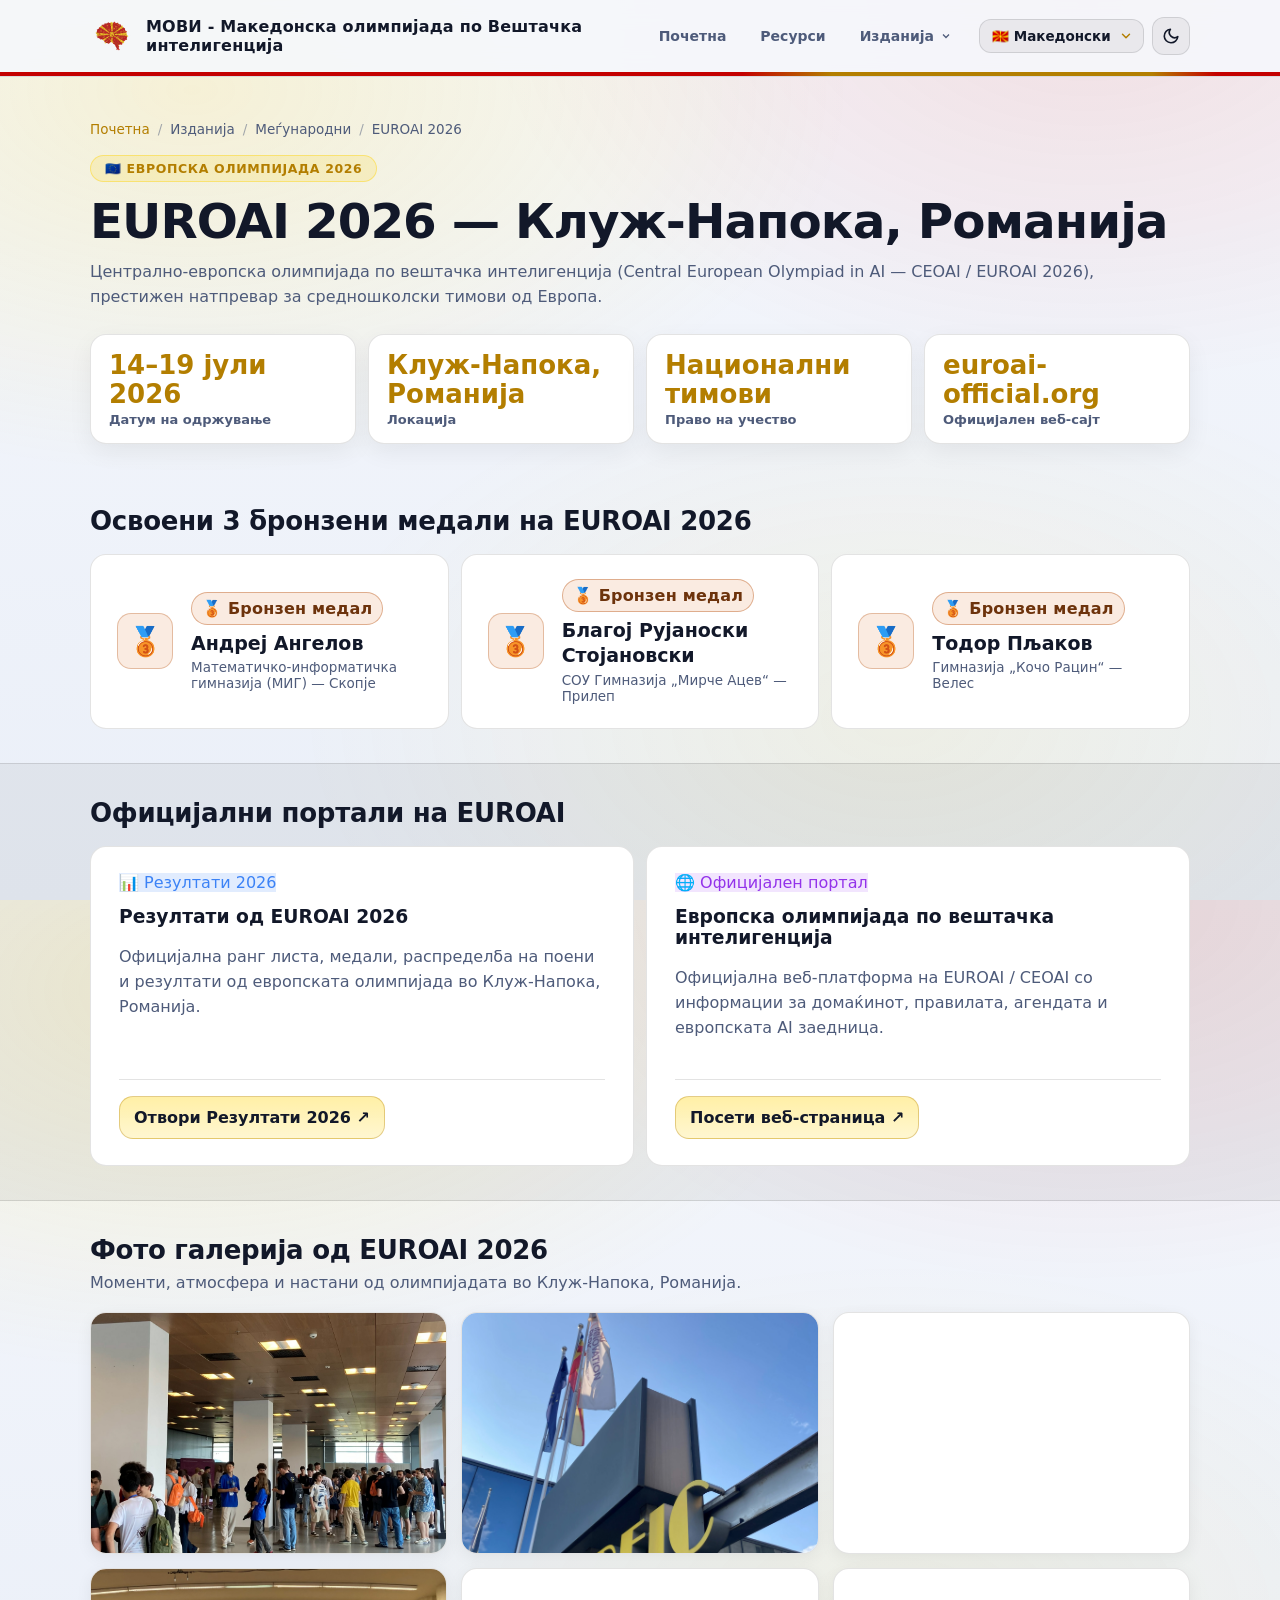
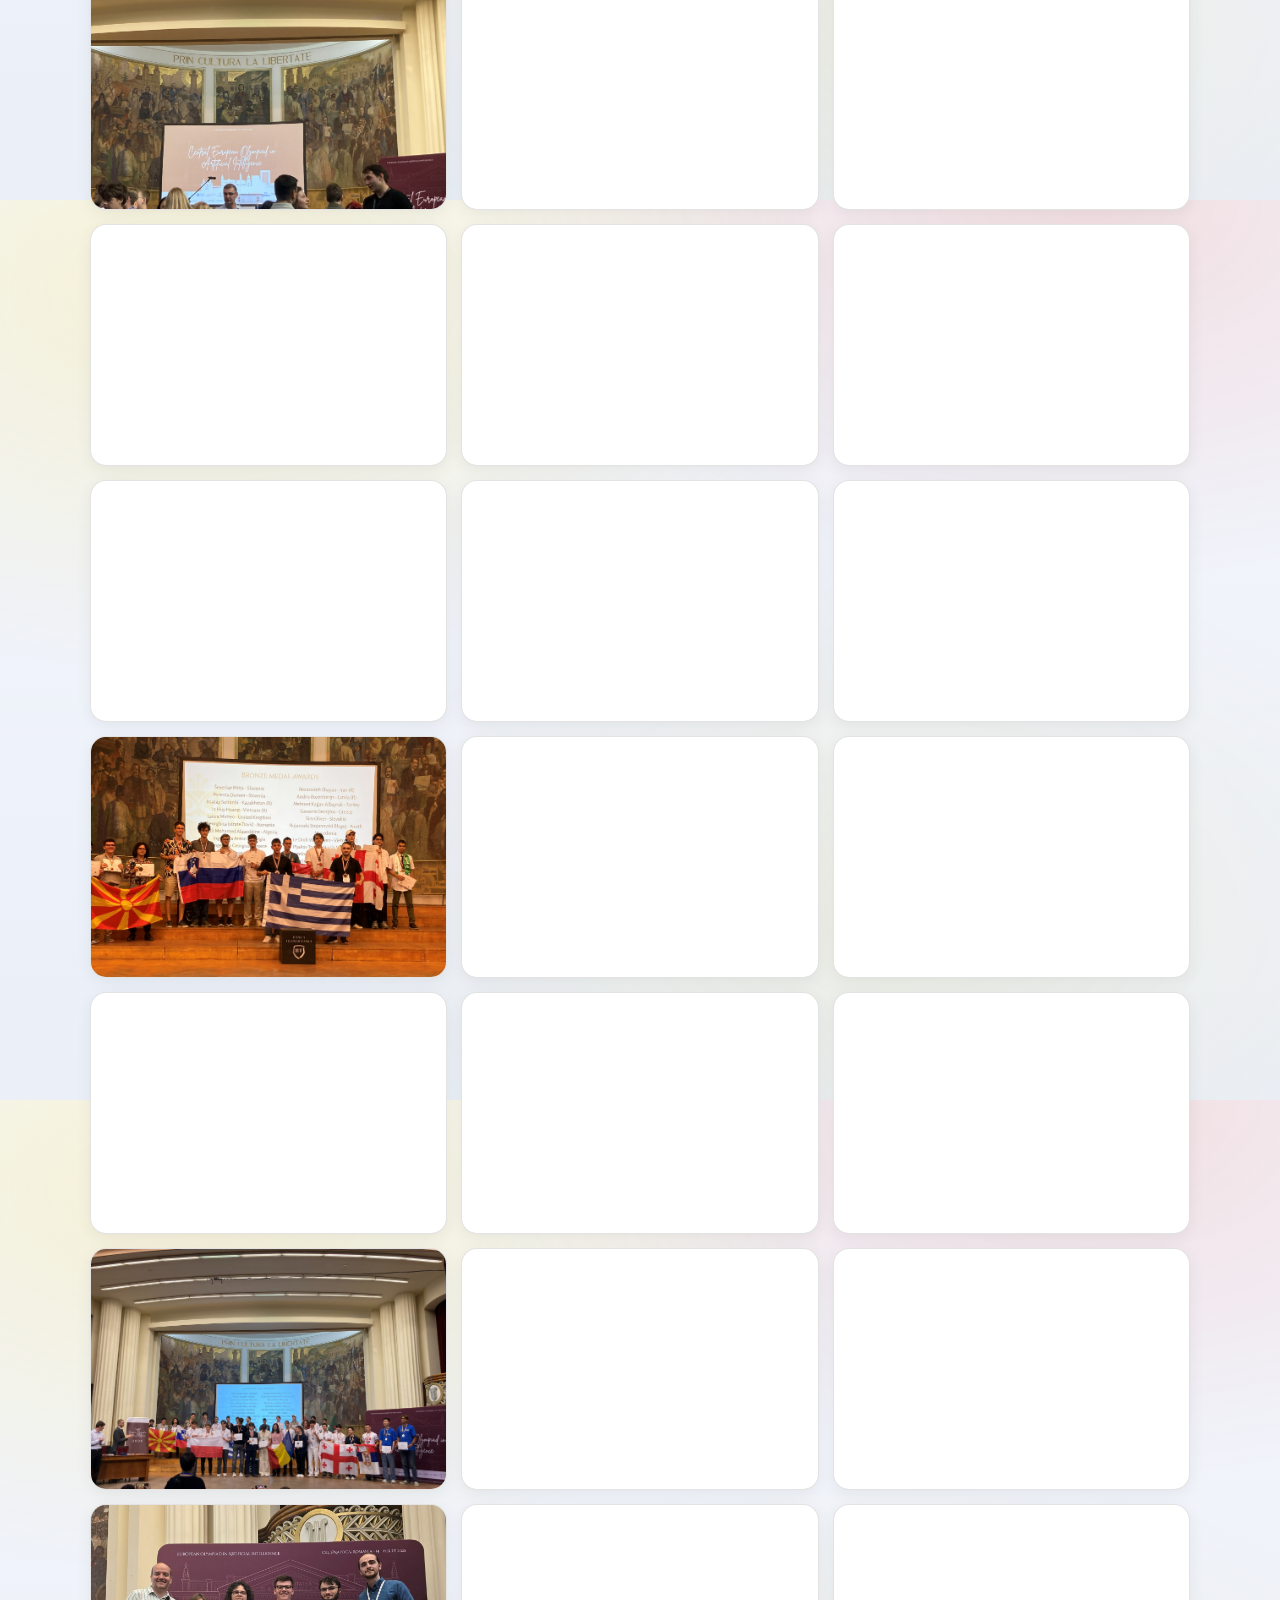
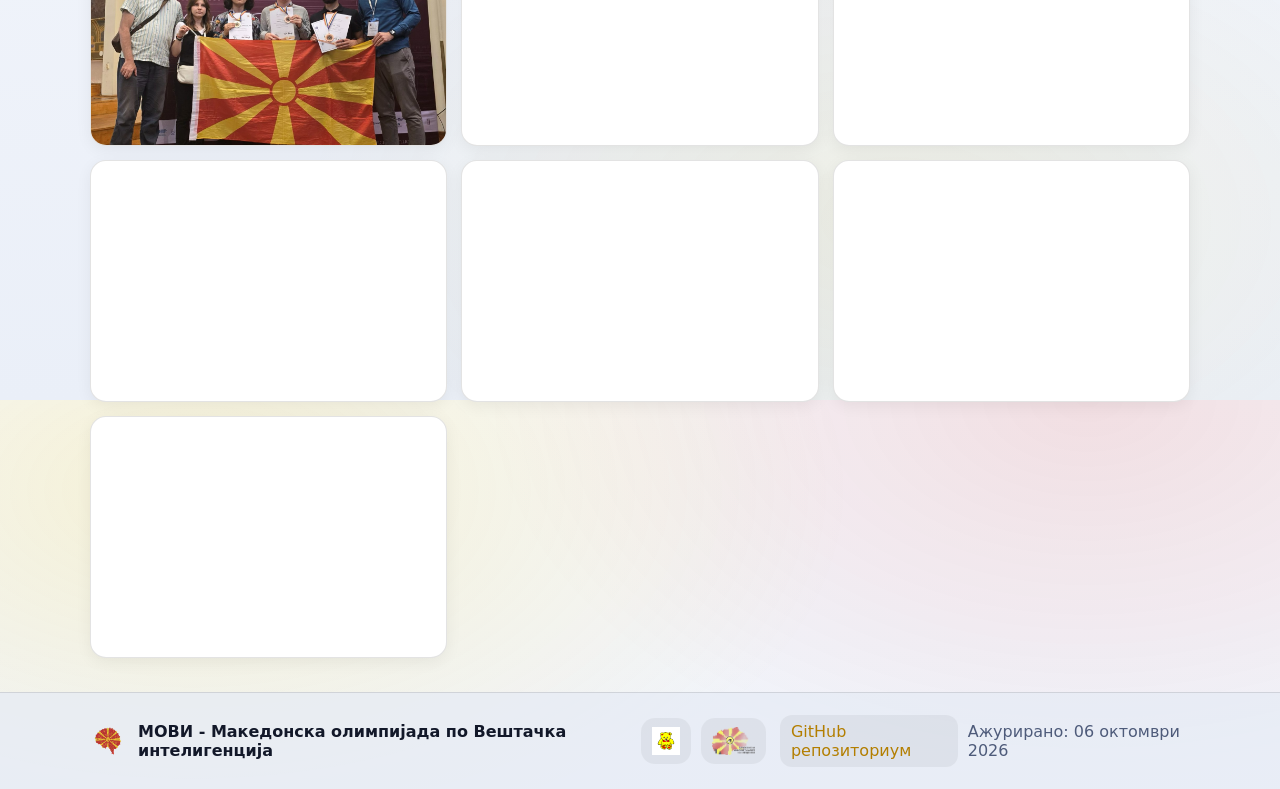
==== commit 2bd1d4e7: "Update Macedonian abbreviation to MOVI (МОВИ) across website while keeping MOAI for English" ====
--- a/euroai2026.html
+++ b/euroai2026.html
@@ -30,7 +30,7 @@
       <a href="index.html" class="brand" style="text-decoration: none;">
         <img class="brand-mark" src="assets/img/logo.png" alt="Macedonian Olympiad of Artificial Intelligence logo" width="44" height="44" />
         <div class="brand-text">
-          <div class="brand-title" data-i18n="brand_title">MOAI - Македонска олимпијада по Вештачка интелигенција</div>
+          <div class="brand-title" data-i18n="brand_title">МОВИ - Македонска олимпијада по Вештачка интелигенција</div>
         </div>
       </a>
 
@@ -47,11 +47,11 @@
             </button>
             <div class="nav-dropdown-menu">
               <a href="moai2027.html" class="nav-dropdown-item">
-                <span>MOAI 2027</span>
+                <span data-i18n="nav_edition_2027">МОВИ 2027</span>
                 <span class="nav-dropdown-badge">2027</span>
               </a>
               <a href="mkiaio.html" class="nav-dropdown-item">
-                <span>MOAI 2026</span>
+                <span data-i18n="nav_edition_2026">МОВИ 2026</span>
                 <span class="nav-dropdown-badge">2026</span>
               </a>
 
@@ -364,7 +364,7 @@
       <div class="footer-left">
         <img class="footer-mark" src="assets/img/logo.png" alt="" width="36" height="36" />
         <div>
-          <div class="footer-title" data-i18n="brand_title">MOAI - Македонска олимпијада по Вештачка интелигенција</div>
+          <div class="footer-title" data-i18n="brand_title">МОВИ - Македонска олимпијада по Вештачка интелигенција</div>
         </div>
       </div>
       <div class="footer-logos" aria-label="Partners">
@@ -395,9 +395,11 @@
           page_title: "EUROAI 2026 — Централно-европска олимпијада по вештачка интелигенција",
           page_desc: "EUROAI 2026 — Централно-европска олимпијада по вештачка интелигенција во Клуж-Напока, Романија (14–19 јули 2026).",
           skip_to_content: "Прескокни до содржина",
-          brand_title: "MOAI - Македонска олимпијада по Вештачка интелигенција",
+          brand_title: "МОВИ - Македонска олимпијада по Вештачка интелигенција",
           nav_home: "Почетна",
           nav_editions: "Изданија <svg class=\"dropdown-chevron\" viewBox=\"0 0 24 24\"><polyline points=\"6 9 12 15 18 9\"></polyline></svg>",
+          nav_edition_2027: "МОВИ 2027",
+          nav_edition_2026: "МОВИ 2026",
           nav_international: "Меѓународни",
           nav_prev_editions: "Претходни изданија",
           nav_resources: "Ресурси",
@@ -445,6 +447,8 @@
           brand_title: "MOAI - Macedonian Olympiad of Artificial Intelligence",
           nav_home: "Home",
           nav_editions: "Editions <svg class=\"dropdown-chevron\" viewBox=\"0 0 24 24\"><polyline points=\"6 9 12 15 18 9\"></polyline></svg>",
+          nav_edition_2027: "MOAI 2027",
+          nav_edition_2026: "MOAI 2026",
           nav_international: "International",
           nav_prev_editions: "Previous Editions",
           nav_resources: "Resources",
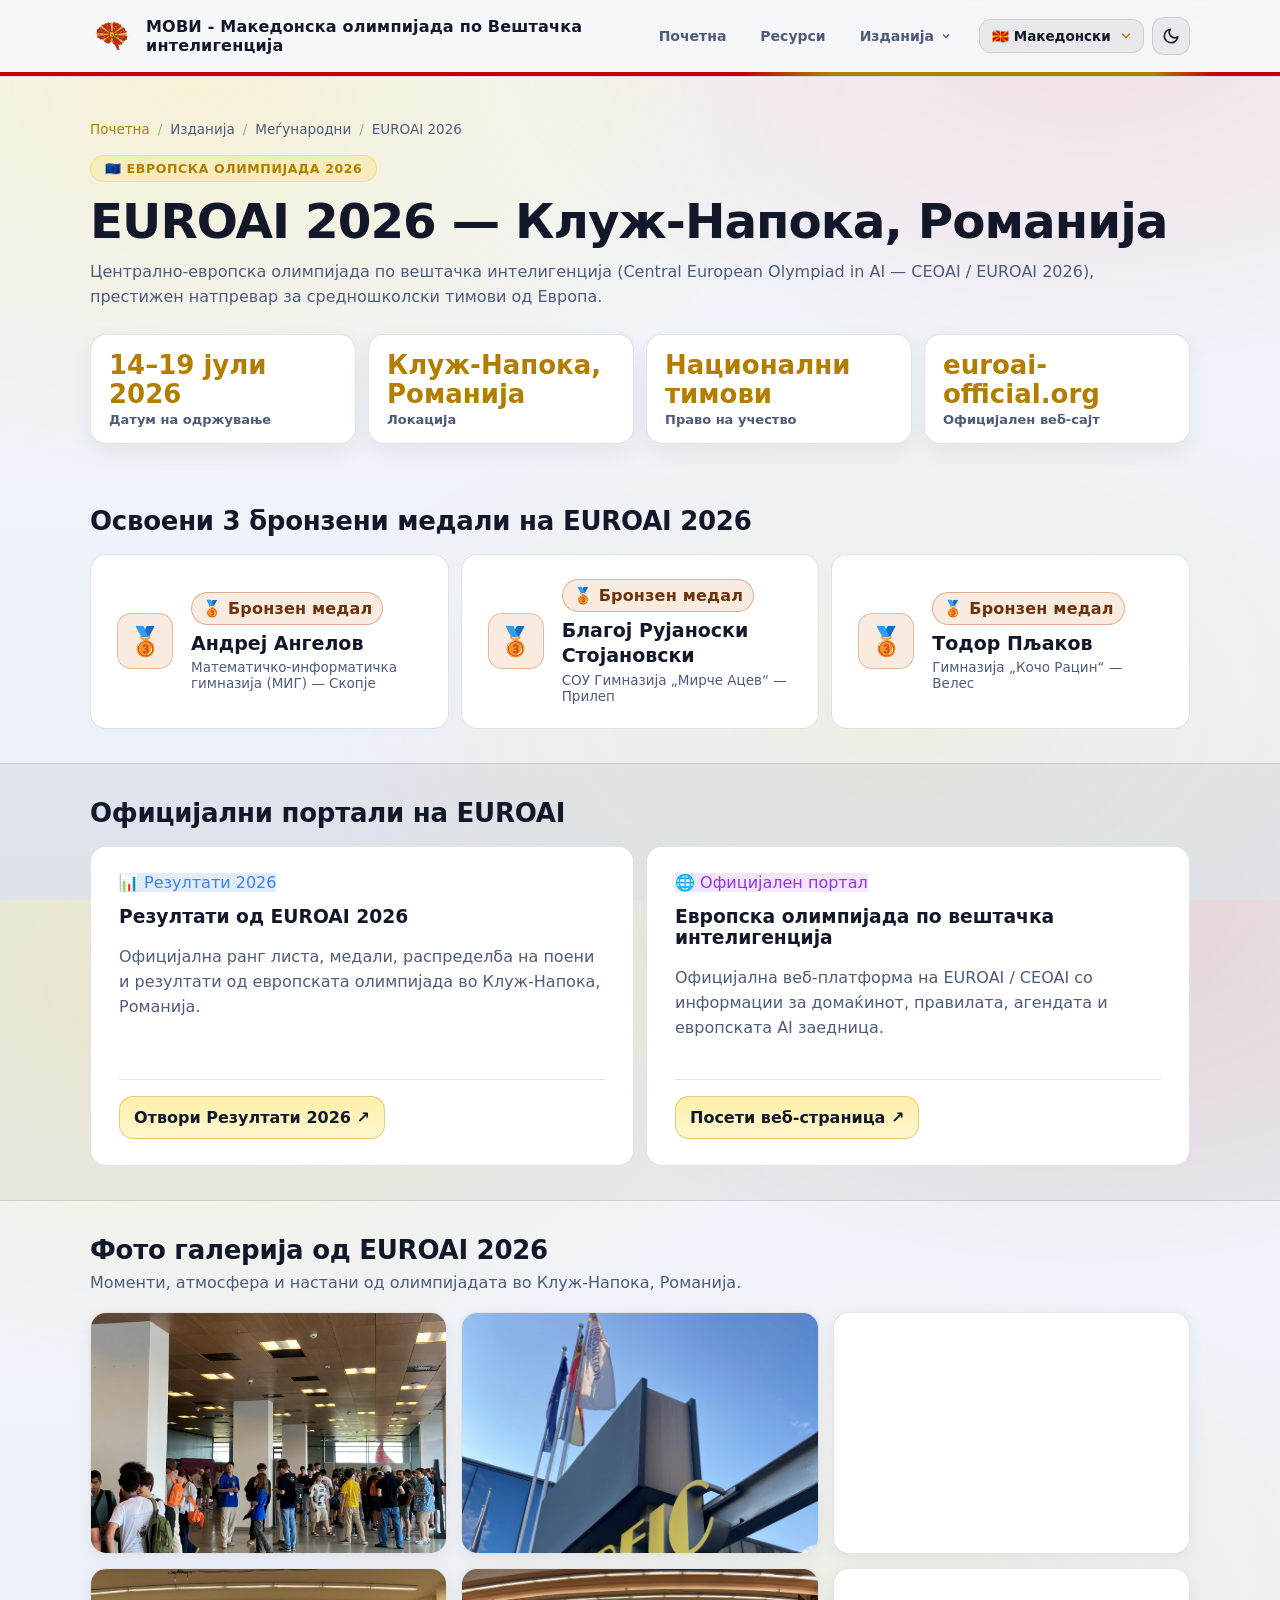
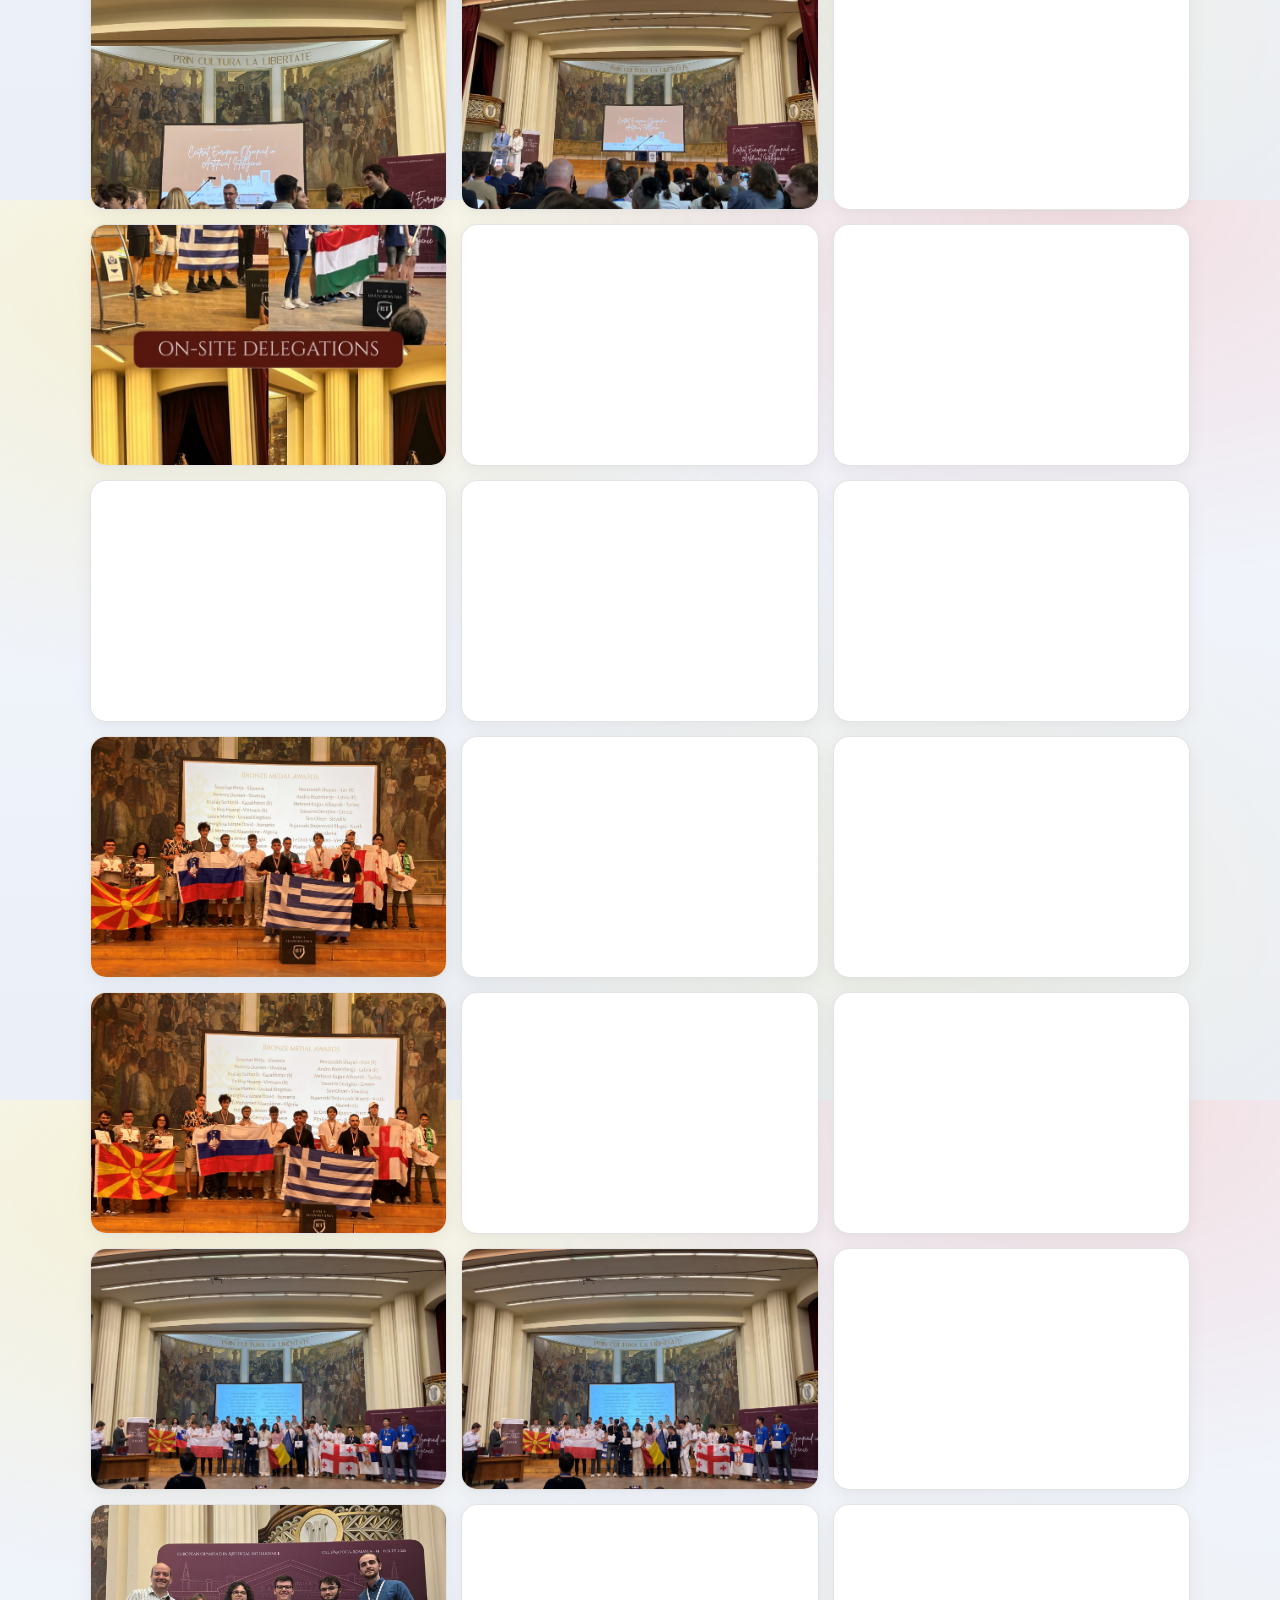
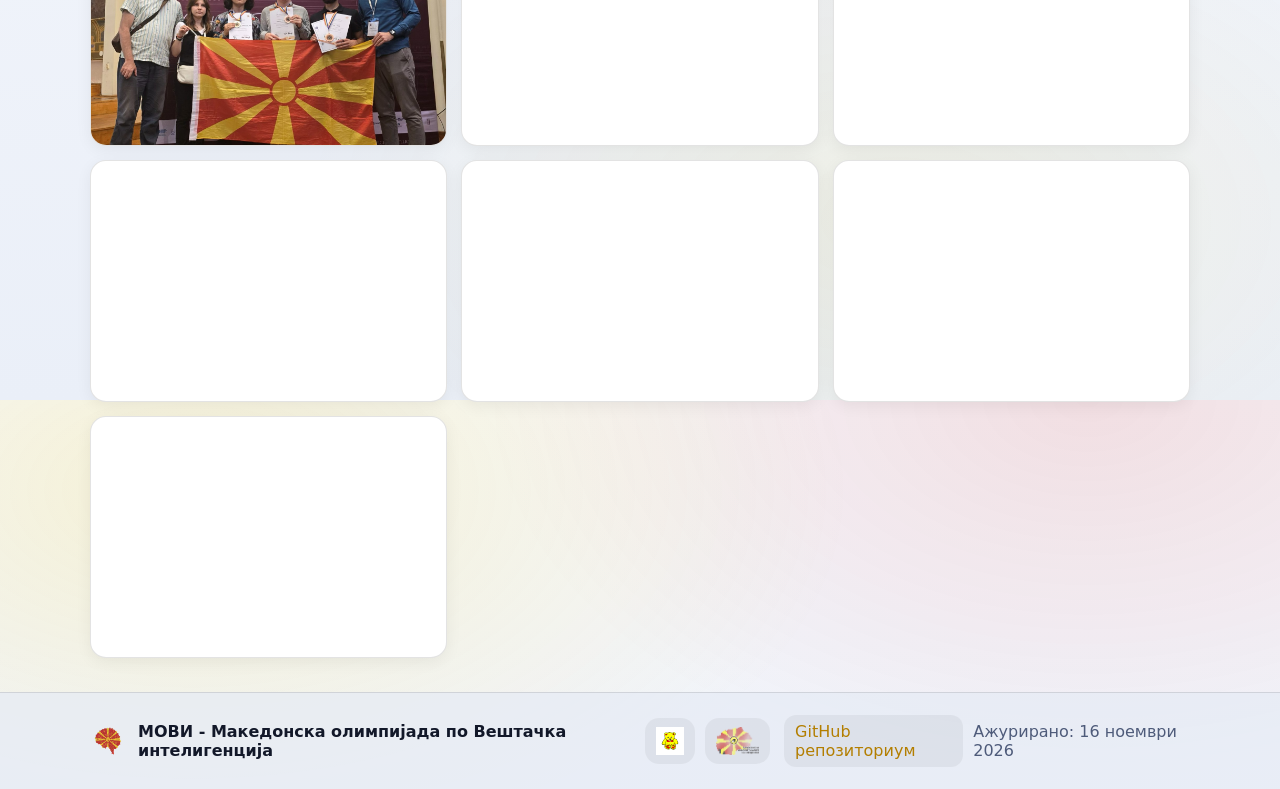
==== commit 4c918c44: "Update edition labels to 2025-26 and 2026-27, add deadlines to homepage, and update last modified da" ====
--- a/euroai2026.html
+++ b/euroai2026.html
@@ -47,12 +47,12 @@
             </button>
             <div class="nav-dropdown-menu">
               <a href="moai2027.html" class="nav-dropdown-item">
-                <span data-i18n="nav_edition_2027">МОВИ 2027</span>
-                <span class="nav-dropdown-badge">2027</span>
+                <span data-i18n="nav_edition_2027">МОВИ 2026-27</span>
+                <span class="nav-dropdown-badge" data-i18n="nav_badge_skopje">Скопје</span>
               </a>
               <a href="mkiaio.html" class="nav-dropdown-item">
-                <span data-i18n="nav_edition_2026">МОВИ 2026</span>
-                <span class="nav-dropdown-badge">2026</span>
+                <span data-i18n="nav_edition_2026">МОВИ 2025-26</span>
+                <span class="nav-dropdown-badge" data-i18n="nav_badge_skopje">Скопје</span>
               </a>
 
               <div class="nav-dropdown-divider"></div>
@@ -377,7 +377,7 @@
       </div>
       <div class="footer-right">
         <a class="footer-link" href="https://github.com/dimitarmileski/MIG-AI-O" target="_blank" rel="noreferrer" data-i18n="footer_github">GitHub репозиториум</a>
-        <span class="muted" data-i18n="footer_updated">Ажурирано: 06 октомври 2026</span>
+        <span class="muted" data-i18n="footer_updated">Ажурирано: 16 ноември 2026</span>
       </div>
     </div>
   </footer>
@@ -398,8 +398,9 @@
           brand_title: "МОВИ - Македонска олимпијада по Вештачка интелигенција",
           nav_home: "Почетна",
           nav_editions: "Изданија <svg class=\"dropdown-chevron\" viewBox=\"0 0 24 24\"><polyline points=\"6 9 12 15 18 9\"></polyline></svg>",
-          nav_edition_2027: "МОВИ 2027",
-          nav_edition_2026: "МОВИ 2026",
+          nav_edition_2027: "МОВИ 2026-27",
+          nav_edition_2026: "МОВИ 2025-26",
+          nav_badge_skopje: "Скопје",
           nav_international: "Меѓународни",
           nav_prev_editions: "Претходни изданија",
           nav_resources: "Ресурси",
@@ -437,7 +438,7 @@
           lightbox_prev_label: "Претходна слика",
           lightbox_next_label: "Следна слика",
           footer_github: "GitHub репозиториум",
-          footer_updated: "Ажурирано: 06 октомври 2026",
+          footer_updated: "Ажурирано: 16 ноември 2026",
           back_to_top: "Врати се на врв"
         },
         en: {
@@ -447,8 +448,9 @@
           brand_title: "MOAI - Macedonian Olympiad of Artificial Intelligence",
           nav_home: "Home",
           nav_editions: "Editions <svg class=\"dropdown-chevron\" viewBox=\"0 0 24 24\"><polyline points=\"6 9 12 15 18 9\"></polyline></svg>",
-          nav_edition_2027: "MOAI 2027",
-          nav_edition_2026: "MOAI 2026",
+          nav_edition_2027: "MOAI 2026-27",
+          nav_edition_2026: "MOAI 2025-26",
+          nav_badge_skopje: "Skopje",
           nav_international: "International",
           nav_prev_editions: "Previous Editions",
           nav_resources: "Resources",
@@ -486,7 +488,7 @@
           lightbox_prev_label: "Previous image",
           lightbox_next_label: "Next image",
           footer_github: "GitHub repo",
-          footer_updated: "Updated: 06 October 2026",
+          footer_updated: "Updated: 16 November 2026",
           back_to_top: "Back to top"
         }
       };
--- a/assets/css/styles.css
+++ b/assets/css/styles.css
@@ -620,6 +620,35 @@
   .btn-apply{ animation: none; }
 }
 
+.apply-group {
+  display: inline-flex;
+  align-items: center;
+  gap: 10px;
+  flex-wrap: wrap;
+}
+
+.apply-deadline-tag {
+  display: inline-flex;
+  align-items: center;
+  gap: 6px;
+  padding: 8px 14px;
+  font-size: 13px;
+  font-weight: 700;
+  color: var(--text);
+  background: var(--surface-card);
+  border: 1px solid var(--border);
+  border-radius: 999px;
+  box-shadow: 0 4px 14px rgba(0,0,0,.06);
+  white-space: nowrap;
+}
+
+[data-theme="dark"] .apply-deadline-tag {
+  background: rgba(255, 210, 0, 0.09);
+  border-color: rgba(255, 210, 0, 0.28);
+  color: #fff;
+  box-shadow: 0 4px 16px rgba(0,0,0,.25);
+}
+
 .btn-ghost{
   background: var(--surface);
   color: var(--text);
